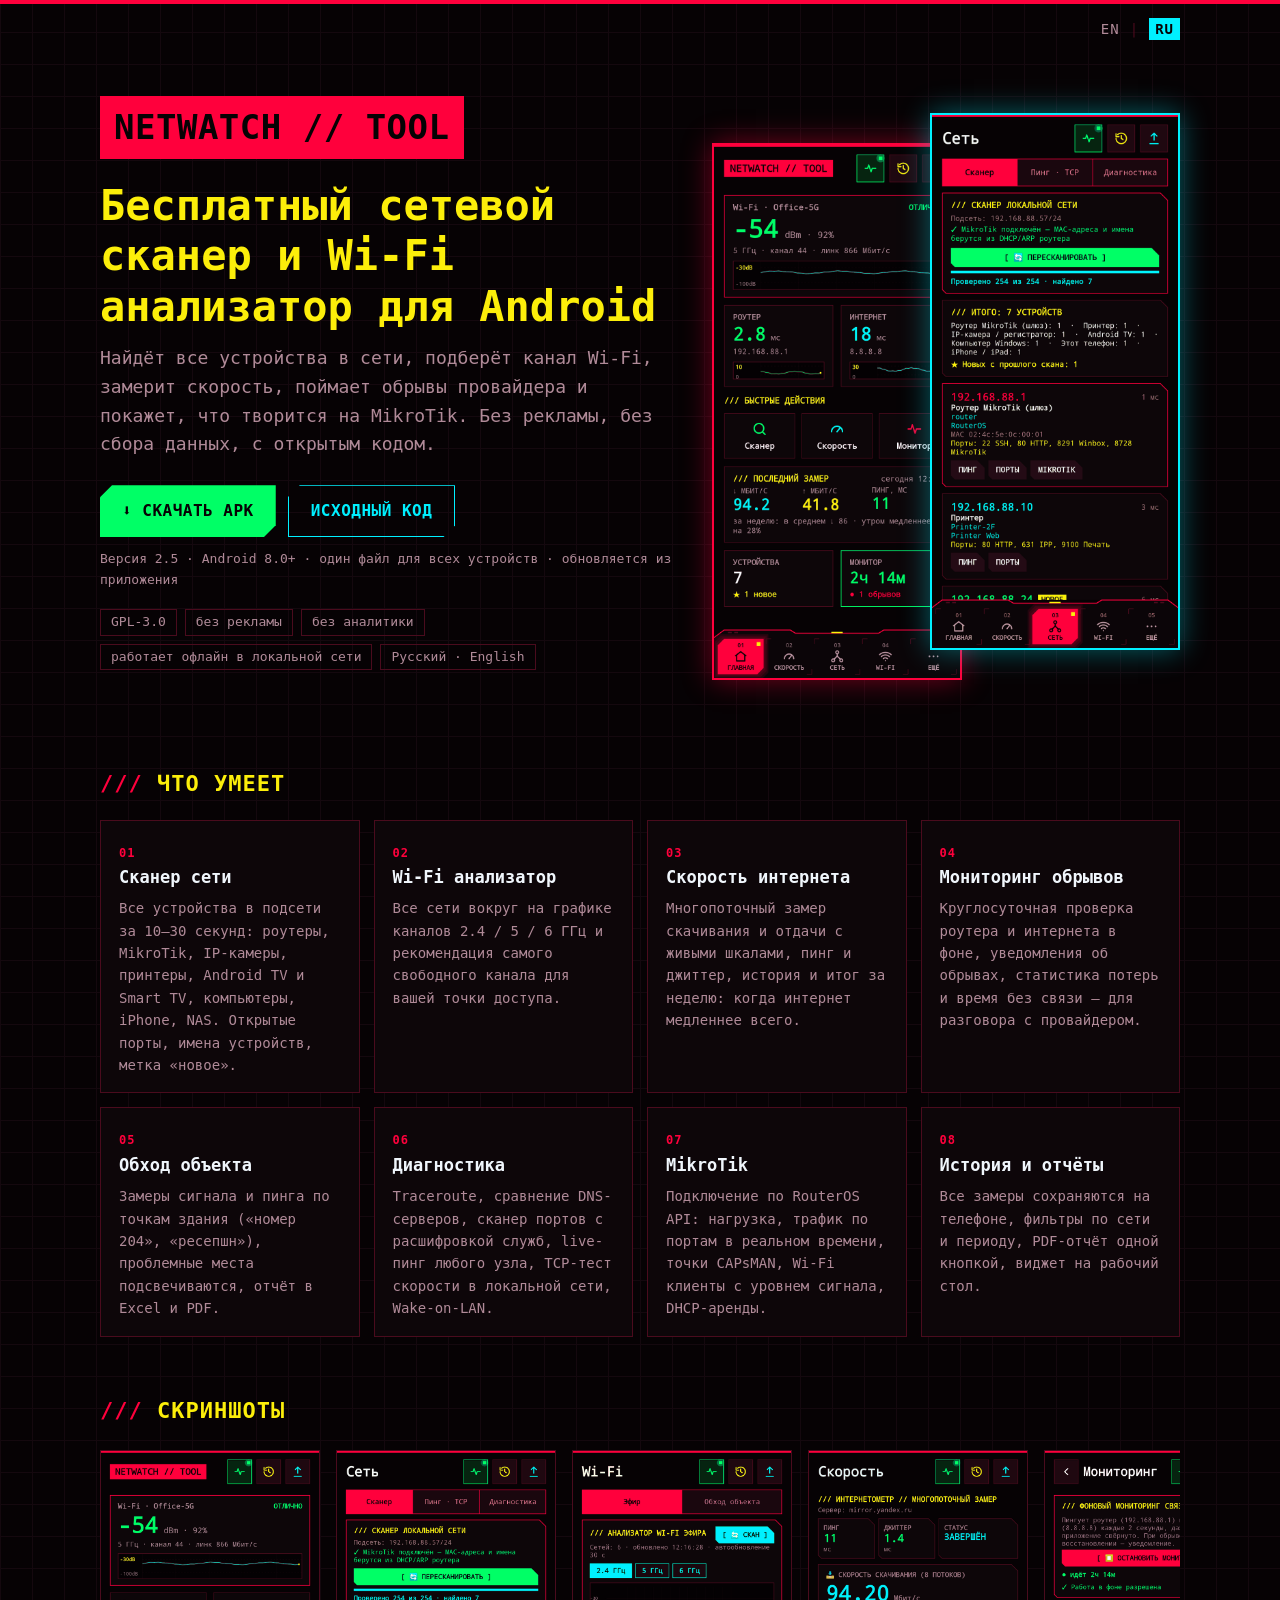
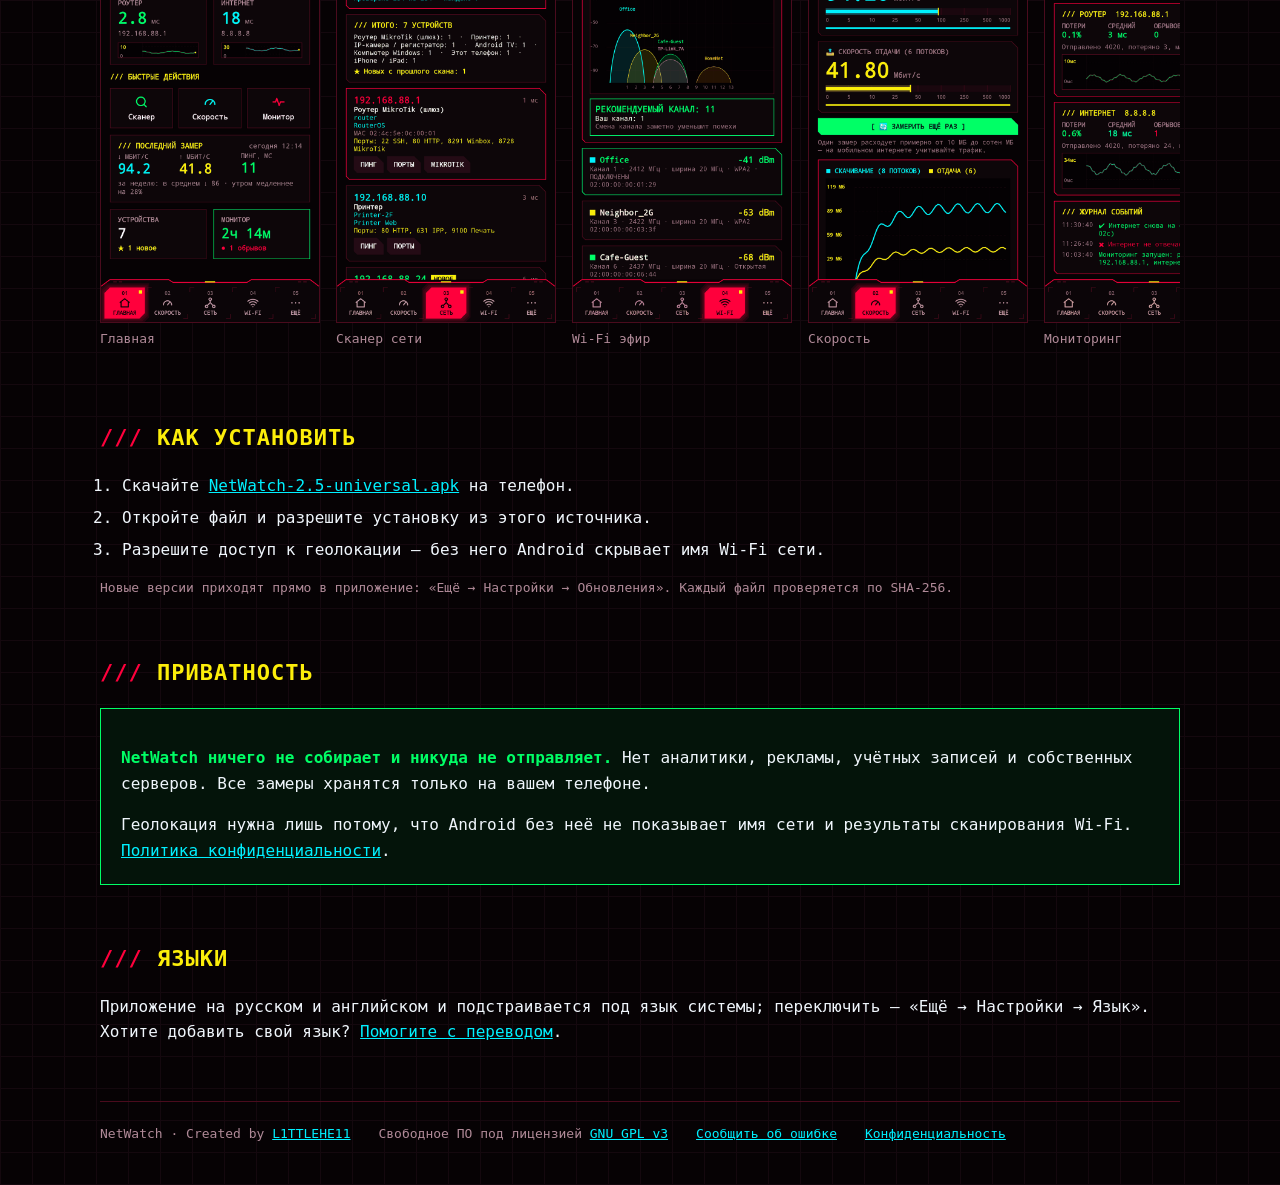
==== docs/ru/index.html @ 452f0c18 "2.5: English interface, bilingual README and website - UI strings moved to resources: English (defau" ====
<!doctype html>
<html lang="ru">
<head>
<meta charset="utf-8">
<meta name="viewport" content="width=device-width, initial-scale=1">
<title>NetWatch — бесплатный сетевой сканер и Wi-Fi анализатор для Android</title>
<meta name="description" content="NetWatch — бесплатное приложение для диагностики сети на Android: сканер устройств в сети, анализатор Wi-Fi каналов, пинг, замер скорости интернета, мониторинг обрывов, traceroute, сканер портов и MikroTik. Без рекламы и сбора данных, открытый код.">
<link rel="canonical" href="https://l1ttlehe11.github.io/NetWatch/ru/">
<link rel="alternate" hreflang="en" href="https://l1ttlehe11.github.io/NetWatch/">
<link rel="alternate" hreflang="ru" href="https://l1ttlehe11.github.io/NetWatch/ru/">
<link rel="alternate" hreflang="x-default" href="https://l1ttlehe11.github.io/NetWatch/">
<link rel="icon" type="image/png" href="../favicon.png">
<link rel="apple-touch-icon" href="../icon.png">
<meta name="theme-color" content="#060204">
<meta name="keywords" content="сетевой сканер, сканер сети android, анализатор wi-fi, wifi analyzer, сканер ip, пинг, traceroute, трассировка, сканер портов, скорость интернета, мониторинг сети, mikrotik, микротик, routeros, capsman, wake on lan">
<meta property="og:type" content="website">
<meta property="og:title" content="NetWatch — сетевой сканер и Wi-Fi анализатор для Android">
<meta property="og:description" content="Сканер сети, Wi-Fi эфир, пинг, скорость, мониторинг обрывов и MikroTik в одном бесплатном приложении. Без рекламы, открытый код.">
<meta property="og:image" content="https://l1ttlehe11.github.io/NetWatch/og-ru.png">
<meta property="og:url" content="https://l1ttlehe11.github.io/NetWatch/ru/">
<meta property="og:locale" content="ru_RU">
<meta property="og:locale:alternate" content="en_US">
<meta name="twitter:card" content="summary_large_image">
<script type="application/ld+json">
{
  "@context": "https://schema.org",
  "@type": "SoftwareApplication",
  "name": "NetWatch: Network Scanner",
  "alternateName": "NetWatch",
  "operatingSystem": "Android 8.0+",
  "applicationCategory": "UtilitiesApplication",
  "softwareVersion": "2.5",
  "inLanguage": [
    "en",
    "ru"
  ],
  "license": "https://www.gnu.org/licenses/gpl-3.0.html",
  "isAccessibleForFree": true,
  "offers": {
    "@type": "Offer",
    "price": "0",
    "priceCurrency": "RUB"
  },
  "downloadUrl": "https://github.com/L1TTLEHE11/NetWatch/raw/main/apk/NetWatch-2.5-universal.apk",
  "codeRepository": "https://github.com/L1TTLEHE11/NetWatch",
  "image": "https://l1ttlehe11.github.io/NetWatch/icon.png",
  "screenshot": "https://l1ttlehe11.github.io/NetWatch/screenshots/ru/3_scan.png",
  "author": {
    "@type": "Person",
    "name": "L1TTLEHE11",
    "url": "https://github.com/L1TTLEHE11"
  },
  "description": "Бесплатный сетевой сканер и Wi-Fi анализатор для Android: устройства в сети, каналы Wi-Fi, пинг, скорость интернета, мониторинг обрывов, traceroute, порты, MikroTik."
}
</script>
<link rel="stylesheet" href="../site.css">
</head>
<body>
<div class="top"></div>
<div class="wrap">
<nav class="lang" aria-label="Language"><a href="../" hreflang="en" lang="en" data-lang="en">EN</a><span>|</span><b aria-current="true">RU</b></nav>

<header class="hero">
  <div>
    <span class="logo">NETWATCH // TOOL</span>
    <h1>Бесплатный сетевой сканер и&nbsp;Wi-Fi анализатор для&nbsp;Android</h1>
    <p class="lead">Найдёт все устройства в сети, подберёт канал Wi-Fi, замерит скорость, поймает обрывы провайдера и покажет, что творится на MikroTik. Без рекламы, без сбора данных, с открытым кодом.</p>
    <div class="cta">
      <a class="btn main" href="https://github.com/L1TTLEHE11/NetWatch/raw/main/apk/NetWatch-2.5-universal.apk">⬇ СКАЧАТЬ APK</a>
      <a class="btn alt" href="https://github.com/L1TTLEHE11/NetWatch">ИСХОДНЫЙ КОД</a>
    </div>
    <div class="meta">Версия 2.5 · Android 8.0+ · один файл для всех устройств · обновляется из приложения</div>
    <div class="tags"><span class="tag">GPL-3.0</span><span class="tag">без рекламы</span><span class="tag">без аналитики</span><span class="tag">работает офлайн в локальной сети</span><span class="tag">Русский · English</span></div>
  </div>
  <div class="phones" aria-hidden="true">
    <img src="../screenshots/ru/1_home.png" alt="">
    <img src="../screenshots/ru/3_scan.png" alt="">
  </div>
</header>

<section>
  <h2>ЧТО УМЕЕТ</h2>
  <div class="grid">
    <div class="card"><span class="n">01</span><b>Сканер сети</b><p>Все устройства в подсети за 10–30 секунд: роутеры, MikroTik, IP-камеры, принтеры, Android TV и Smart TV, компьютеры, iPhone, NAS. Открытые порты, имена устройств, метка «новое».</p></div>
    <div class="card"><span class="n">02</span><b>Wi-Fi анализатор</b><p>Все сети вокруг на графике каналов 2.4 / 5 / 6 ГГц и рекомендация самого свободного канала для вашей точки доступа.</p></div>
    <div class="card"><span class="n">03</span><b>Скорость интернета</b><p>Многопоточный замер скачивания и отдачи с живыми шкалами, пинг и джиттер, история и итог за неделю: когда интернет медленнее всего.</p></div>
    <div class="card"><span class="n">04</span><b>Мониторинг обрывов</b><p>Круглосуточная проверка роутера и интернета в фоне, уведомления об обрывах, статистика потерь и время без связи — для разговора с провайдером.</p></div>
    <div class="card"><span class="n">05</span><b>Обход объекта</b><p>Замеры сигнала и пинга по точкам здания («номер 204», «ресепшн»), проблемные места подсвечиваются, отчёт в Excel и PDF.</p></div>
    <div class="card"><span class="n">06</span><b>Диагностика</b><p>Traceroute, сравнение DNS-серверов, сканер портов с расшифровкой служб, live-пинг любого узла, TCP-тест скорости в локальной сети, Wake-on-LAN.</p></div>
    <div class="card"><span class="n">07</span><b>MikroTik</b><p>Подключение по RouterOS API: нагрузка, трафик по портам в реальном времени, точки CAPsMAN, Wi-Fi клиенты с уровнем сигнала, DHCP-аренды.</p></div>
    <div class="card"><span class="n">08</span><b>История и отчёты</b><p>Все замеры сохраняются на телефоне, фильтры по сети и периоду, PDF-отчёт одной кнопкой, виджет на рабочий стол.</p></div>
  </div>
</section>

<section>
  <h2>СКРИНШОТЫ</h2>
  <div class="gallery">
    <figure><img src="../screenshots/ru/1_home.png" alt="Главная: сигнал Wi-Fi, пинги, последний замер скорости" loading="lazy"><figcaption>Главная</figcaption></figure>
    <figure><img src="../screenshots/ru/3_scan.png" alt="Сканер сети: список устройств с типами и портами" loading="lazy"><figcaption>Сканер сети</figcaption></figure>
    <figure><img src="../screenshots/ru/4_wifi.png" alt="Wi-Fi анализатор: график каналов и рекомендованный канал" loading="lazy"><figcaption>Wi-Fi эфир</figcaption></figure>
    <figure><img src="../screenshots/ru/2_speed.png" alt="Замер скорости интернета" loading="lazy"><figcaption>Скорость</figcaption></figure>
    <figure><img src="../screenshots/ru/5_monitor.png" alt="Мониторинг обрывов связи" loading="lazy"><figcaption>Мониторинг</figcaption></figure>
    <figure><img src="../screenshots/ru/6_mikrotik.png" alt="MikroTik: интерфейсы, CAPsMAN, клиенты Wi-Fi" loading="lazy"><figcaption>MikroTik</figcaption></figure>
    <figure><img src="../screenshots/ru/7_history.png" alt="История замеров со сводкой скорости" loading="lazy"><figcaption>История</figcaption></figure>
    <figure><img src="../screenshots/ru/8_more.png" alt="Раздел «Ещё»" loading="lazy"><figcaption>Ещё</figcaption></figure>
  </div>
</section>

<section>
  <h2>КАК УСТАНОВИТЬ</h2>
  <ol class="steps">
    <li>Скачайте <a href="https://github.com/L1TTLEHE11/NetWatch/raw/main/apk/NetWatch-2.5-universal.apk">NetWatch-2.5-universal.apk</a> на телефон.</li>
    <li>Откройте файл и разрешите установку из этого источника.</li>
    <li>Разрешите доступ к геолокации — без него Android скрывает имя Wi-Fi сети.</li>
  </ol>
  <p class="meta">Новые версии приходят прямо в приложение: «Ещё → Настройки → Обновления». Каждый файл проверяется по SHA-256.</p>
</section>

<section>
  <h2>ПРИВАТНОСТЬ</h2>
  <div class="privacy">
    <p><b>NetWatch ничего не собирает и никуда не отправляет.</b> Нет аналитики, рекламы, учётных записей и собственных серверов. Все замеры хранятся только на вашем телефоне.</p>
    <p style="margin-bottom:0">Геолокация нужна лишь потому, что Android без неё не показывает имя сети и результаты сканирования Wi-Fi. <a href="privacy.html">Политика конфиденциальности</a>.</p>
  </div>
</section>

<section>
  <h2>ЯЗЫКИ</h2>
  <p>Приложение на русском и английском и подстраивается под язык системы; переключить — «Ещё → Настройки → Язык». Хотите добавить свой язык? <a href="https://github.com/L1TTLEHE11/NetWatch/blob/main/CONTRIBUTING.md#translating">Помогите с переводом</a>.</p>
</section>

<footer>
  <span>NetWatch · Created by <a href="https://github.com/L1TTLEHE11">L1TTLEHE11</a></span>
  <span>Свободное ПО под лицензией <a href="https://github.com/L1TTLEHE11/NetWatch/blob/main/LICENSE">GNU GPL v3</a></span>
  <span><a href="https://github.com/L1TTLEHE11/NetWatch/issues">Сообщить об ошибке</a></span>
  <span><a href="privacy.html">Конфиденциальность</a></span>
</footer>

</div>
<script>
document.addEventListener('click',function(e){var a=e.target.closest('a[data-lang]');if(a){try{localStorage.setItem('nw_lang',a.dataset.lang)}catch(_){}}});
</script>
</body>
</html>
---- docs/site.css ----
:root{--bg:#060204;--card:#0d0609;--line:#4a0b1d;--red:#ff003c;--yel:#fcee0a;--cyan:#00f0ff;--green:#00ff66;--text:#f0f6fc;--mut:#b08a98}
*{box-sizing:border-box}
html{scroll-behavior:smooth}
body{margin:0;background:var(--bg);color:var(--text);font:16px/1.6 ui-monospace,"JetBrains Mono","Cascadia Mono","Segoe UI Mono","DejaVu Sans Mono",Menlo,Consolas,monospace;
  background-image:linear-gradient(#14080e 1px,transparent 1px),linear-gradient(90deg,#14080e 1px,transparent 1px);background-size:32px 32px}
a{color:var(--cyan)}a:hover{color:var(--yel)}
.top{height:4px;background:var(--red)}
.wrap{max-width:1120px;margin:0 auto;padding:0 20px}
header.hero{display:grid;grid-template-columns:1.1fr .9fr;gap:40px;align-items:center;padding:56px 0 40px}
.logo{display:inline-block;background:var(--red);color:var(--bg);font-weight:800;font-size:clamp(22px,4vw,34px);padding:4px 14px;letter-spacing:.5px}
h1{font-size:clamp(26px,4.2vw,42px);line-height:1.2;margin:22px 0 12px;color:var(--yel)}
.lead{color:var(--mut);font-size:18px;margin:0 0 26px}
.cta{display:flex;flex-wrap:wrap;gap:12px;align-items:center}
.btn{display:inline-flex;align-items:center;gap:10px;min-height:52px;padding:0 22px;font:inherit;font-weight:800;letter-spacing:.5px;text-decoration:none;
  clip-path:polygon(12px 0,100% 0,100% calc(100% - 12px),calc(100% - 12px) 100%,0 100%,0 12px)}
.btn.main{background:var(--green);color:var(--bg)}
.btn.main:hover{background:var(--yel);color:var(--bg)}
.btn.alt{border:1px solid var(--cyan);color:var(--cyan)}
.meta{color:var(--mut);font-size:13px;margin-top:12px}
.tags{display:flex;flex-wrap:wrap;gap:8px;margin-top:18px}
.tag{border:1px solid var(--line);padding:2px 10px;font-size:13px;color:var(--mut)}
.phones{position:relative;height:540px}
.phones img{position:absolute;width:250px;border:2px solid var(--red);box-shadow:0 0 28px rgba(255,0,60,.45)}
.phones img:nth-child(1){left:0;top:30px}
.phones img:nth-child(2){right:0;top:0;border-color:var(--cyan);box-shadow:0 0 28px rgba(0,240,255,.4)}
h2{font-size:22px;color:var(--yel);margin:56px 0 18px;letter-spacing:1px}
h2::before{content:"/// ";color:var(--red)}
.grid{display:grid;grid-template-columns:repeat(auto-fill,minmax(250px,1fr));gap:14px}
.card{background:var(--card);border:1px solid var(--line);padding:18px 18px 16px}
.card b{display:block;color:var(--text);font-size:17px;margin-bottom:6px}
.card .n{color:var(--red);font-size:12px;font-weight:800;letter-spacing:1px}
.card p{margin:0;color:var(--mut);font-size:14px}
.gallery{display:flex;gap:16px;overflow-x:auto;padding:4px 2px 14px;scroll-snap-type:x mandatory}
.gallery figure{margin:0;flex:0 0 220px;scroll-snap-align:start}
.gallery img{width:100%;display:block;border:1px solid var(--line)}
.gallery figcaption{color:var(--mut);font-size:13px;padding-top:6px}
.privacy{border:1px solid var(--green);background:#04140a;padding:20px}
.privacy b{color:var(--green)}
ol.steps{padding-left:22px}ol.steps li{margin:6px 0}
.en{border-top:1px solid var(--line);margin-top:56px;padding-top:8px}
footer{border-top:1px solid var(--line);margin-top:56px;padding:22px 0 40px;color:var(--mut);font-size:13px;display:flex;flex-wrap:wrap;gap:12px 28px}
@media (max-width:860px){
  header.hero{grid-template-columns:1fr;padding-top:36px}
  .phones{height:400px;max-width:420px}
  .phones img{width:190px}
}
@media (max-width:420px){.phones img{width:160px}.phones{height:340px}}
.lang{display:flex;justify-content:flex-end;gap:10px;padding:14px 0 0;font-size:14px;letter-spacing:1px}
.lang a{text-decoration:none;color:var(--mut)}.lang a:hover{color:var(--yel)}
.lang b{color:var(--bg);background:var(--cyan);padding:0 6px}
.lang span{color:var(--line)}
/* privacy pages */
body.doc{background-image:none;line-height:1.65}
body.doc main{max-width:780px;margin:0 auto;padding:0 20px 60px}
body.doc h1{color:var(--yel);font-size:26px;line-height:1.25;margin:18px 0 12px}
body.doc h2{font-size:18px;margin:32px 0 10px}
body.doc h2::before{content:none}
body.doc p,body.doc li{color:#e6dbe0}
.mut{color:var(--mut);font-size:14px}
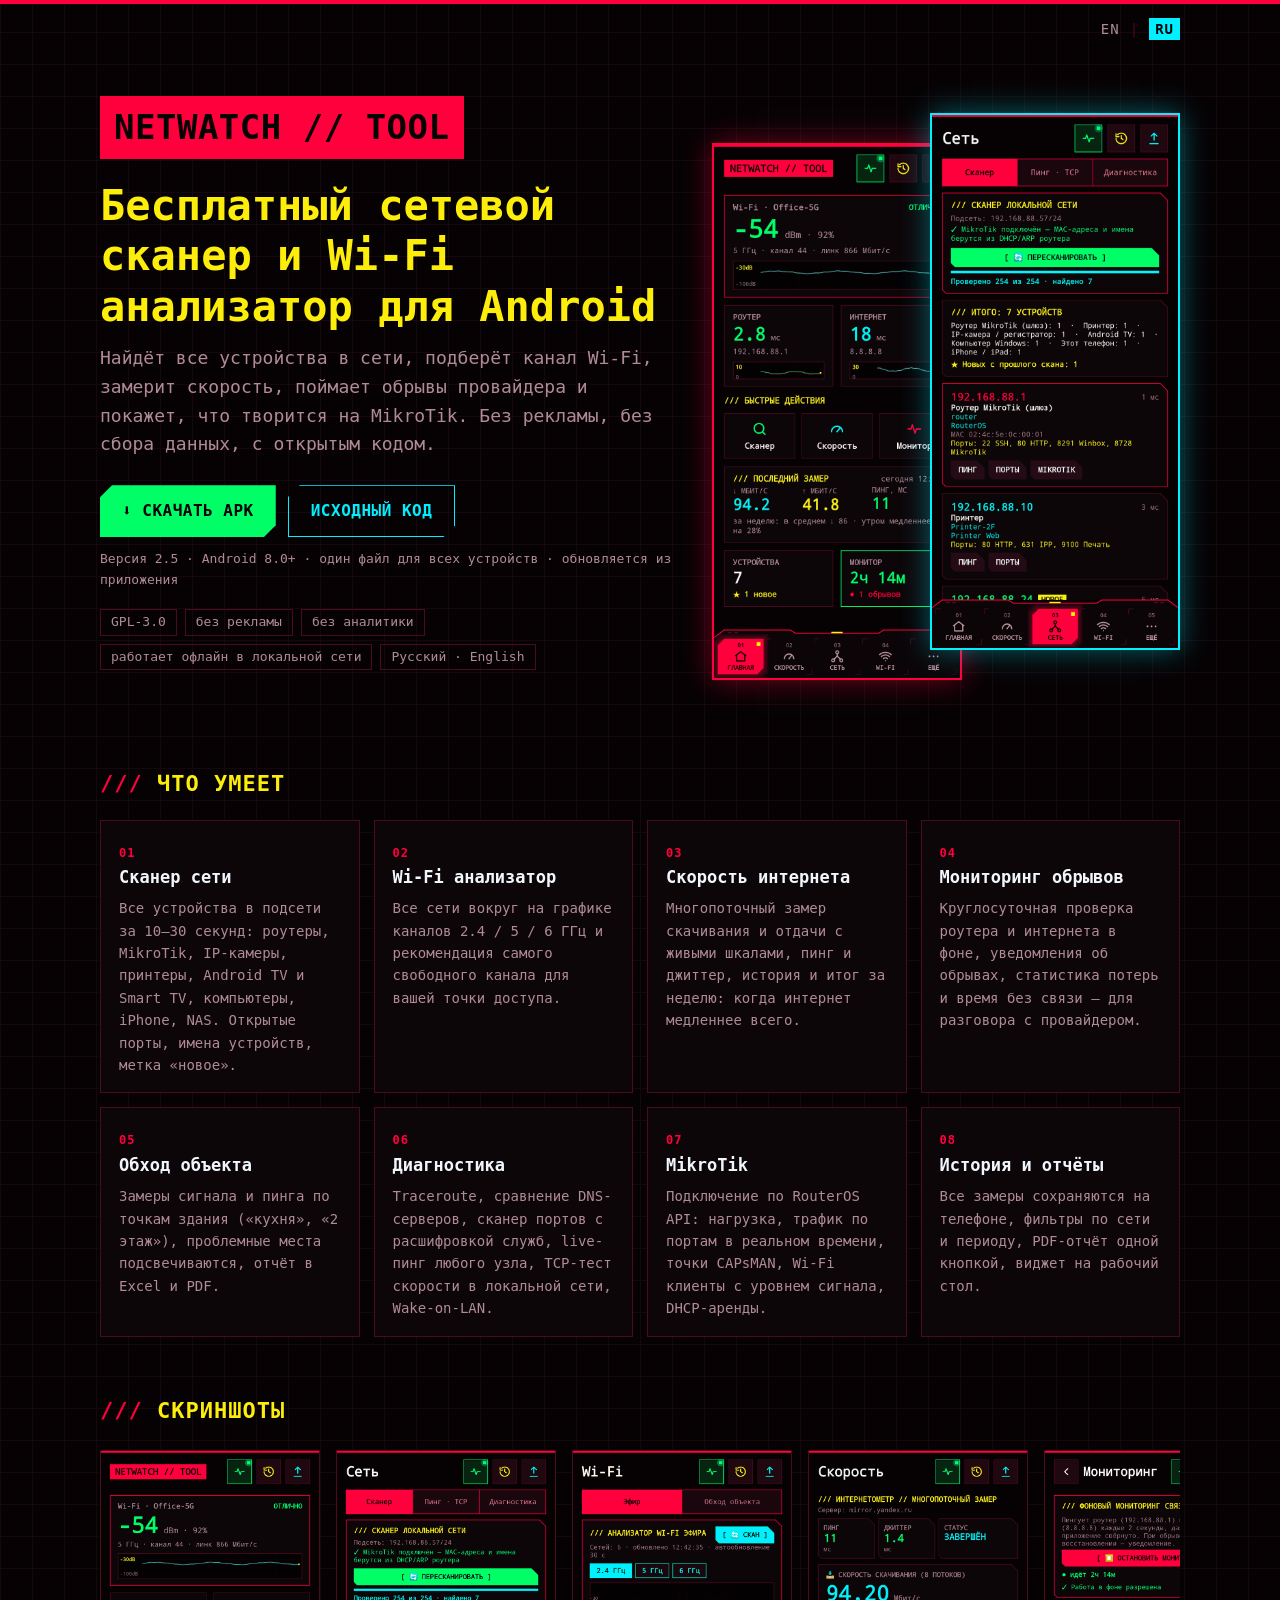
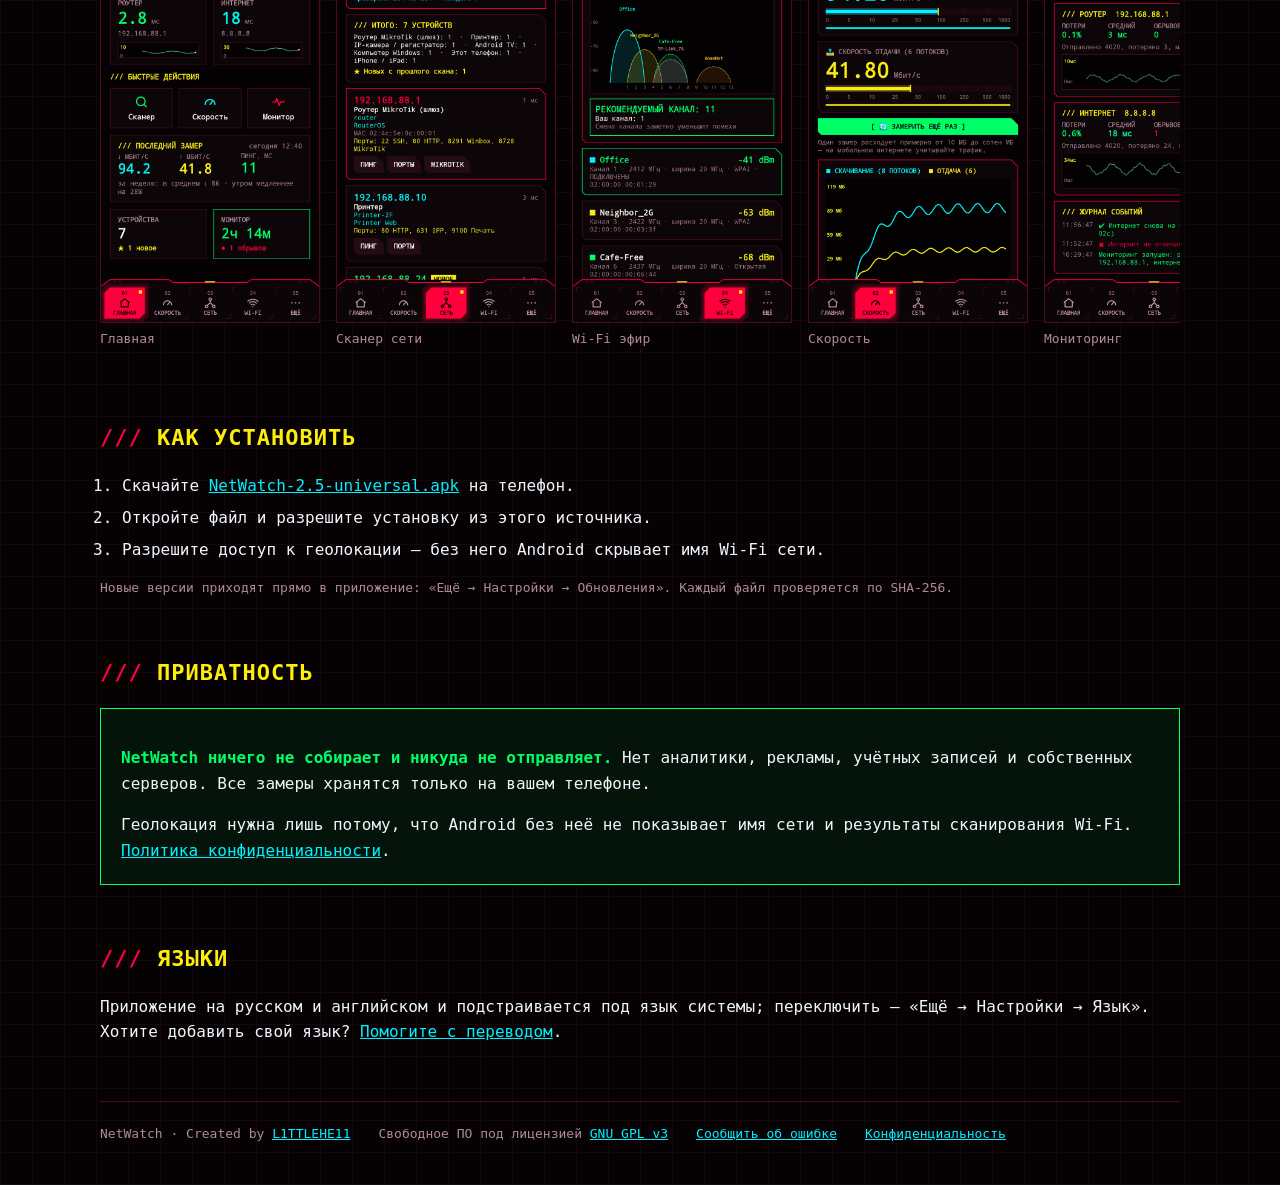
==== commit 7b6e814e: "Neutral sample data in tests, screenshots and descriptions" ====
--- a/docs/ru/index.html
+++ b/docs/ru/index.html
@@ -85,7 +85,7 @@
     <div class="card"><span class="n">02</span><b>Wi-Fi анализатор</b><p>Все сети вокруг на графике каналов 2.4 / 5 / 6 ГГц и рекомендация самого свободного канала для вашей точки доступа.</p></div>
     <div class="card"><span class="n">03</span><b>Скорость интернета</b><p>Многопоточный замер скачивания и отдачи с живыми шкалами, пинг и джиттер, история и итог за неделю: когда интернет медленнее всего.</p></div>
     <div class="card"><span class="n">04</span><b>Мониторинг обрывов</b><p>Круглосуточная проверка роутера и интернета в фоне, уведомления об обрывах, статистика потерь и время без связи — для разговора с провайдером.</p></div>
-    <div class="card"><span class="n">05</span><b>Обход объекта</b><p>Замеры сигнала и пинга по точкам здания («номер 204», «ресепшн»), проблемные места подсвечиваются, отчёт в Excel и PDF.</p></div>
+    <div class="card"><span class="n">05</span><b>Обход объекта</b><p>Замеры сигнала и пинга по точкам здания («кухня», «2 этаж»), проблемные места подсвечиваются, отчёт в Excel и PDF.</p></div>
     <div class="card"><span class="n">06</span><b>Диагностика</b><p>Traceroute, сравнение DNS-серверов, сканер портов с расшифровкой служб, live-пинг любого узла, TCP-тест скорости в локальной сети, Wake-on-LAN.</p></div>
     <div class="card"><span class="n">07</span><b>MikroTik</b><p>Подключение по RouterOS API: нагрузка, трафик по портам в реальном времени, точки CAPsMAN, Wi-Fi клиенты с уровнем сигнала, DHCP-аренды.</p></div>
     <div class="card"><span class="n">08</span><b>История и отчёты</b><p>Все замеры сохраняются на телефоне, фильтры по сети и периоду, PDF-отчёт одной кнопкой, виджет на рабочий стол.</p></div>
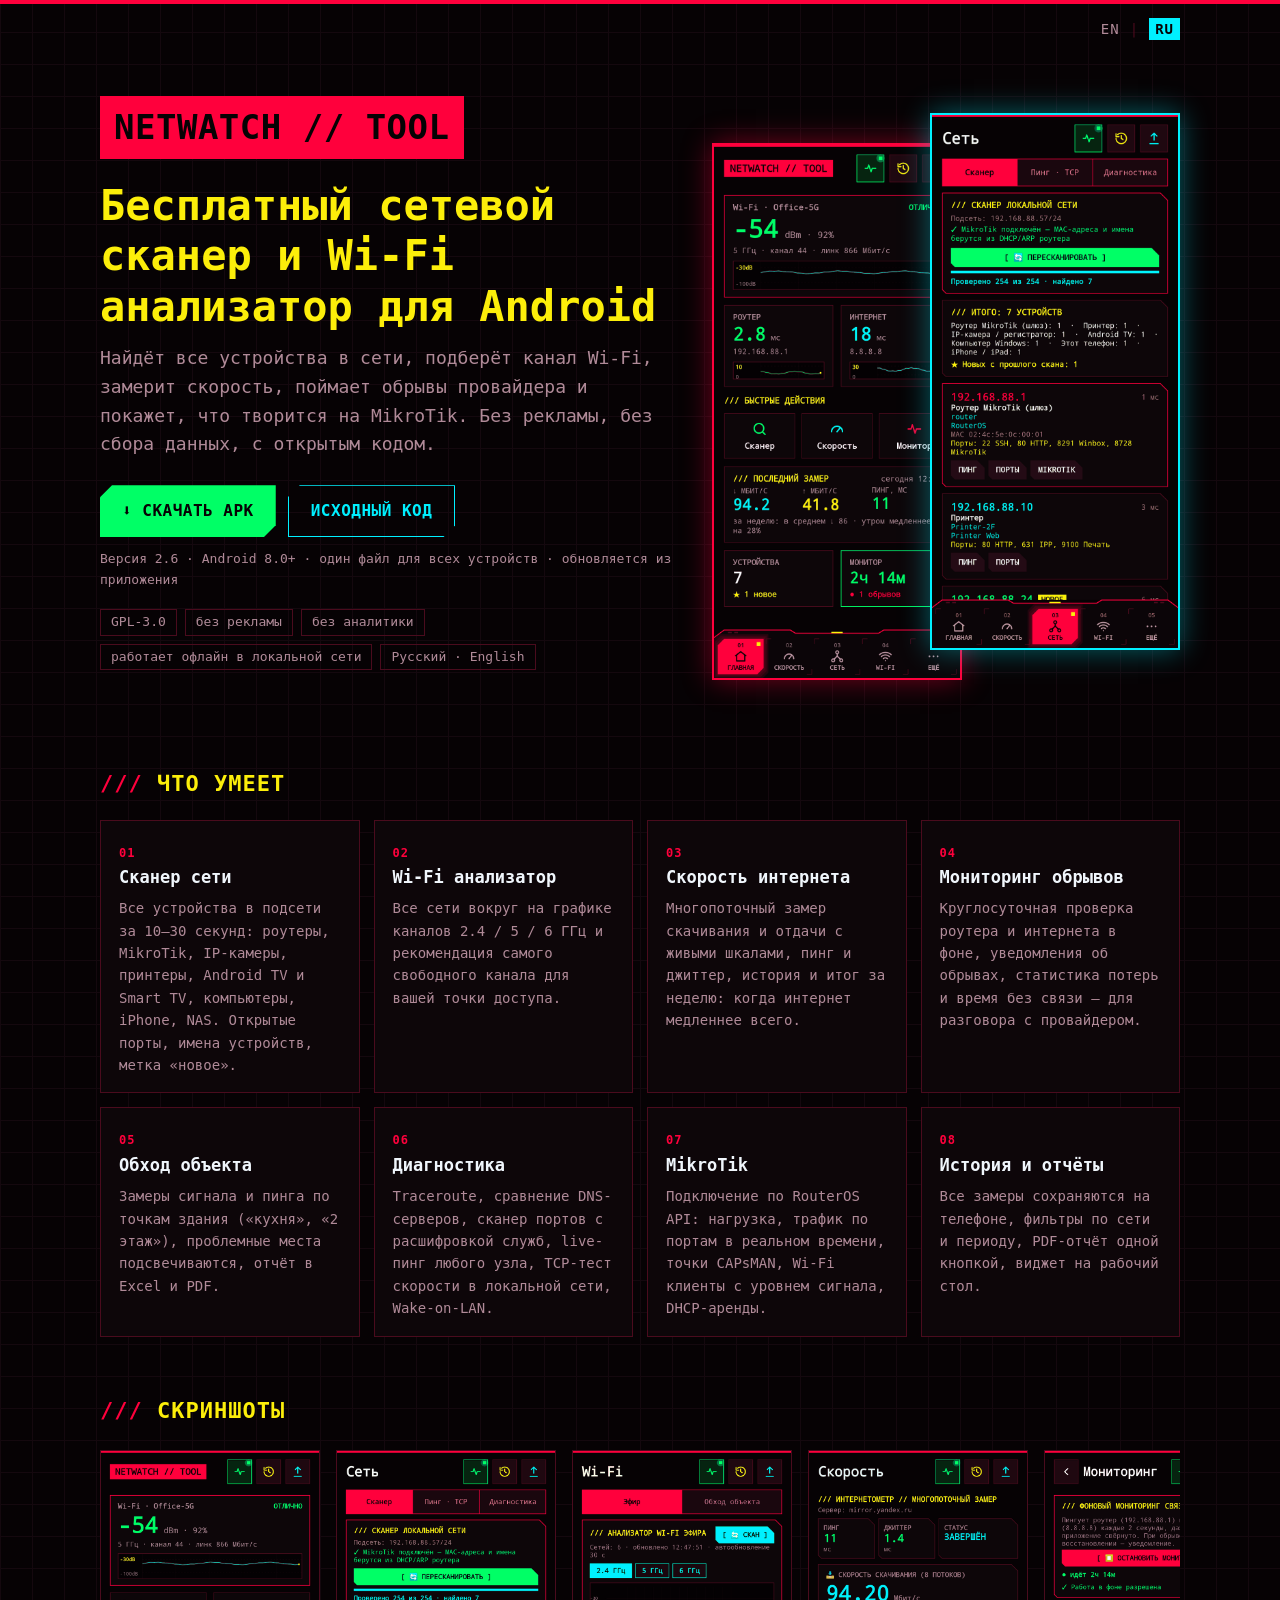
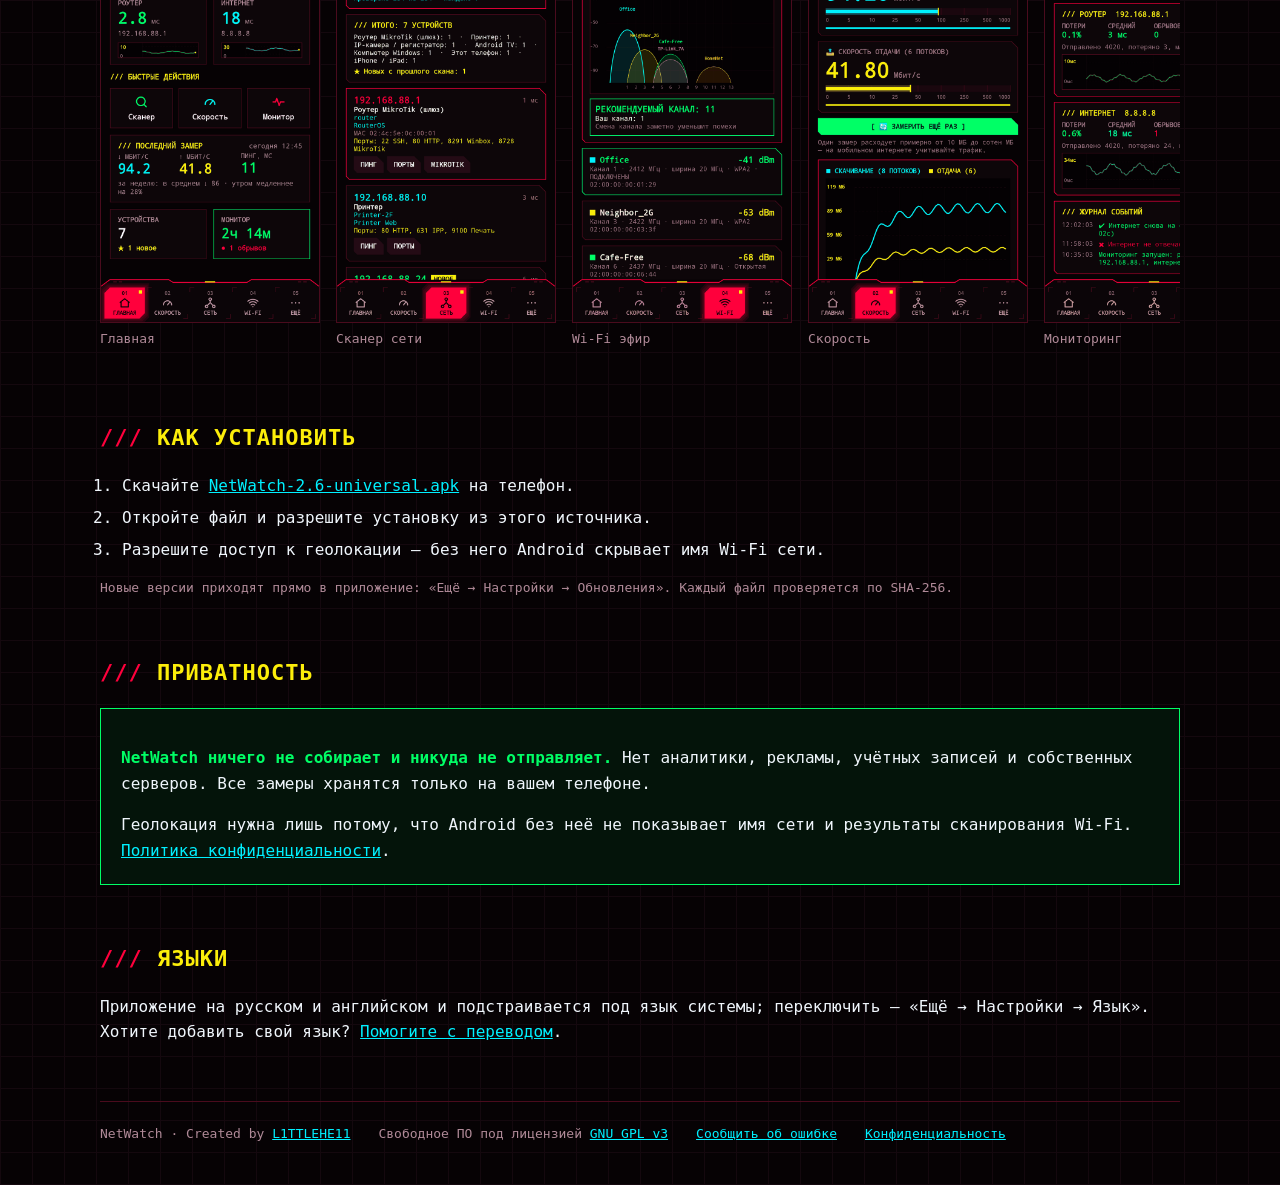
==== commit 33e025ff: "2.6: app ID com.l1ttlehe11.netwatch" ====
--- a/docs/ru/index.html
+++ b/docs/ru/index.html
@@ -29,7 +29,7 @@
   "alternateName": "NetWatch",
   "operatingSystem": "Android 8.0+",
   "applicationCategory": "UtilitiesApplication",
-  "softwareVersion": "2.5",
+  "softwareVersion": "2.6",
   "inLanguage": [
     "en",
     "ru"
@@ -41,7 +41,7 @@
     "price": "0",
     "priceCurrency": "RUB"
   },
-  "downloadUrl": "https://github.com/L1TTLEHE11/NetWatch/raw/main/apk/NetWatch-2.5-universal.apk",
+  "downloadUrl": "https://github.com/L1TTLEHE11/NetWatch/raw/main/apk/NetWatch-2.6-universal.apk",
   "codeRepository": "https://github.com/L1TTLEHE11/NetWatch",
   "image": "https://l1ttlehe11.github.io/NetWatch/icon.png",
   "screenshot": "https://l1ttlehe11.github.io/NetWatch/screenshots/ru/3_scan.png",
@@ -66,10 +66,10 @@
     <h1>Бесплатный сетевой сканер и&nbsp;Wi-Fi анализатор для&nbsp;Android</h1>
     <p class="lead">Найдёт все устройства в сети, подберёт канал Wi-Fi, замерит скорость, поймает обрывы провайдера и покажет, что творится на MikroTik. Без рекламы, без сбора данных, с открытым кодом.</p>
     <div class="cta">
-      <a class="btn main" href="https://github.com/L1TTLEHE11/NetWatch/raw/main/apk/NetWatch-2.5-universal.apk">⬇ СКАЧАТЬ APK</a>
+      <a class="btn main" href="https://github.com/L1TTLEHE11/NetWatch/raw/main/apk/NetWatch-2.6-universal.apk">⬇ СКАЧАТЬ APK</a>
       <a class="btn alt" href="https://github.com/L1TTLEHE11/NetWatch">ИСХОДНЫЙ КОД</a>
     </div>
-    <div class="meta">Версия 2.5 · Android 8.0+ · один файл для всех устройств · обновляется из приложения</div>
+    <div class="meta">Версия 2.6 · Android 8.0+ · один файл для всех устройств · обновляется из приложения</div>
     <div class="tags"><span class="tag">GPL-3.0</span><span class="tag">без рекламы</span><span class="tag">без аналитики</span><span class="tag">работает офлайн в локальной сети</span><span class="tag">Русский · English</span></div>
   </div>
   <div class="phones" aria-hidden="true">
@@ -109,7 +109,7 @@
 <section>
   <h2>КАК УСТАНОВИТЬ</h2>
   <ol class="steps">
-    <li>Скачайте <a href="https://github.com/L1TTLEHE11/NetWatch/raw/main/apk/NetWatch-2.5-universal.apk">NetWatch-2.5-universal.apk</a> на телефон.</li>
+    <li>Скачайте <a href="https://github.com/L1TTLEHE11/NetWatch/raw/main/apk/NetWatch-2.6-universal.apk">NetWatch-2.6-universal.apk</a> на телефон.</li>
     <li>Откройте файл и разрешите установку из этого источника.</li>
     <li>Разрешите доступ к геолокации — без него Android скрывает имя Wi-Fi сети.</li>
   </ol>
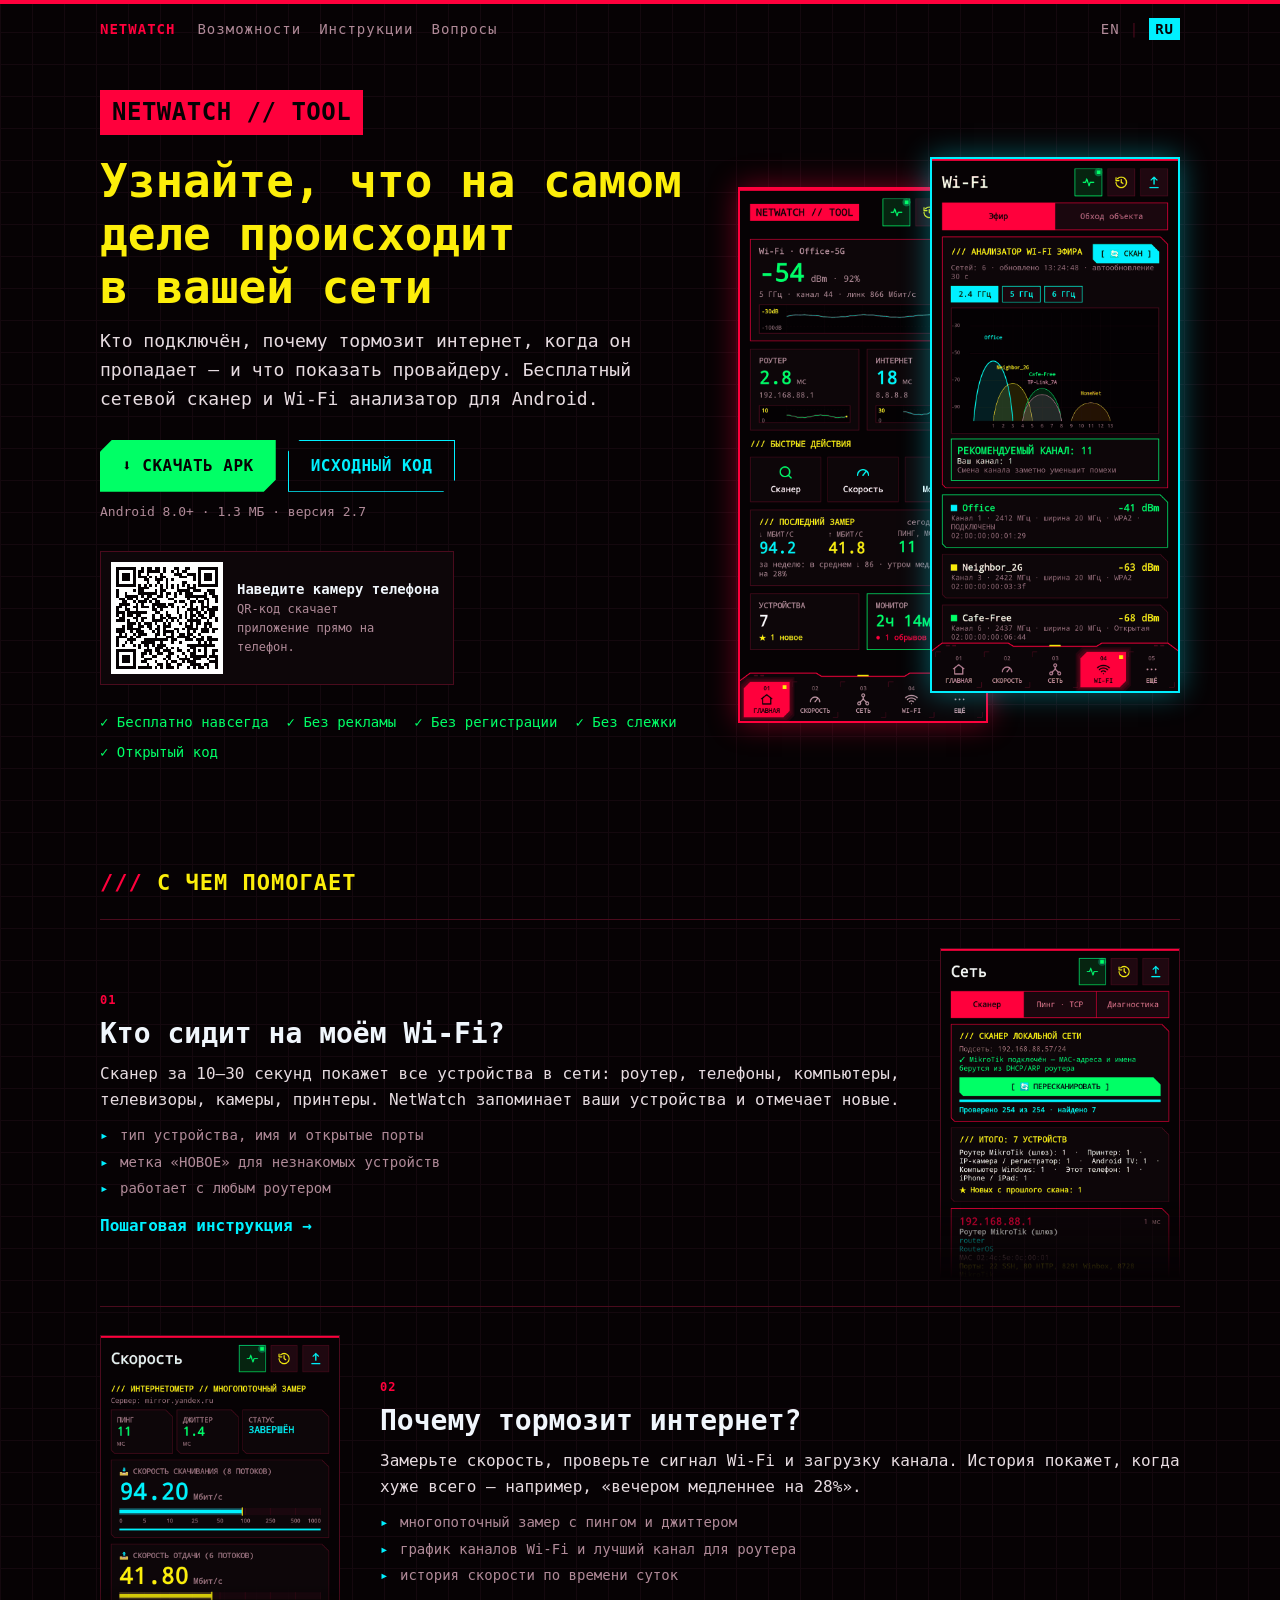
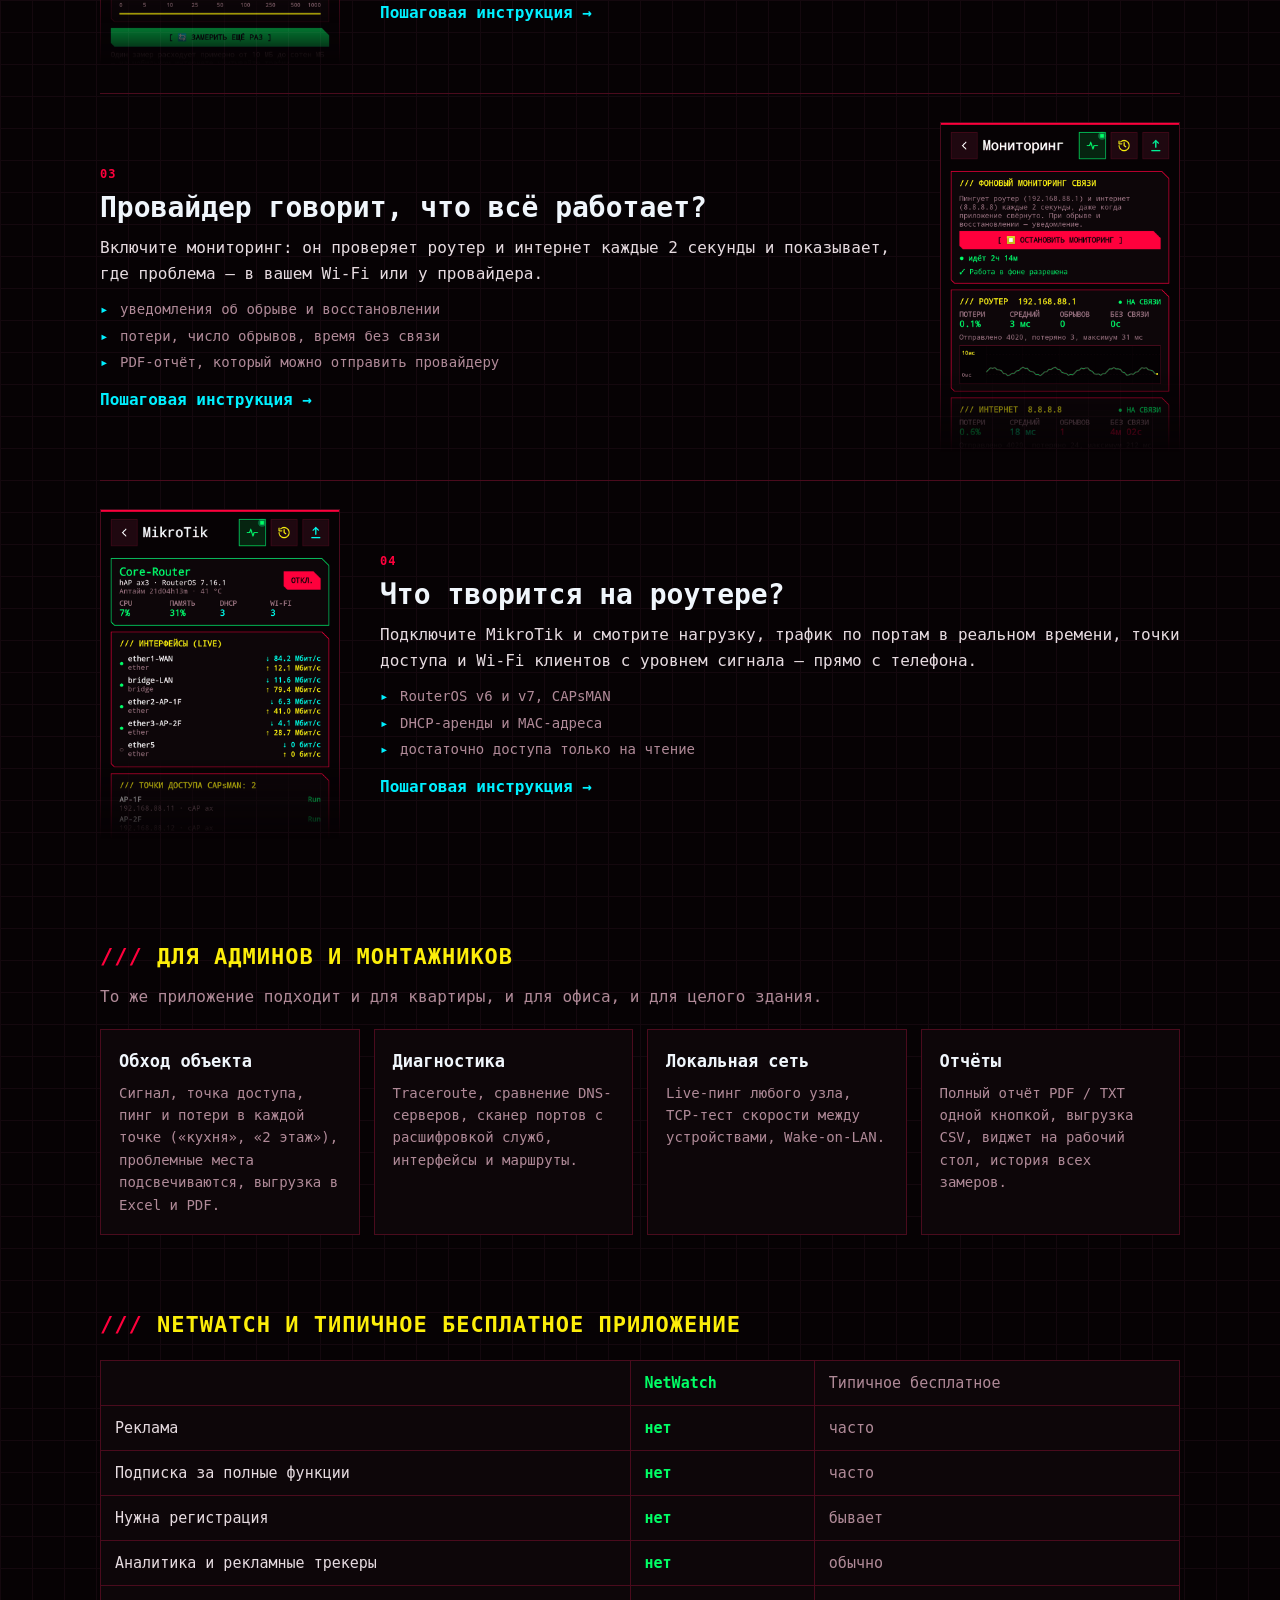
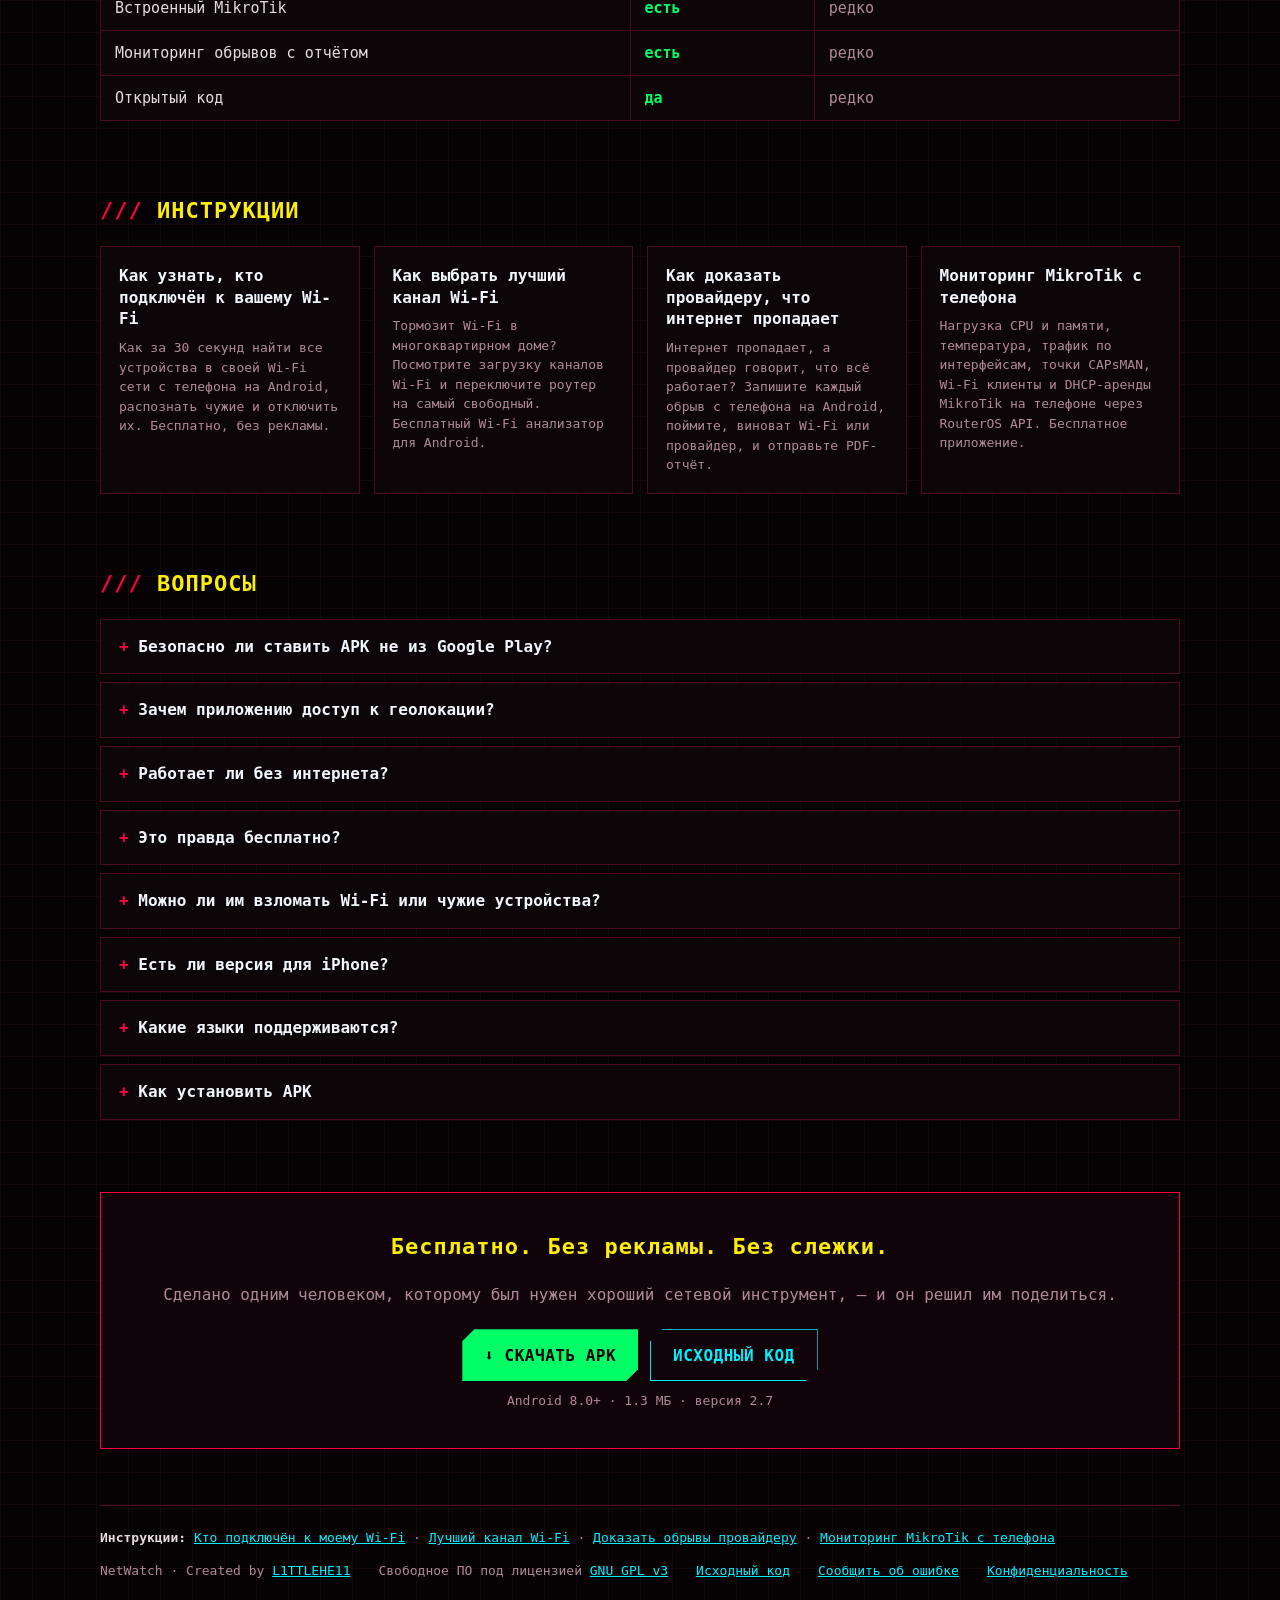
==== commit ad96b5d2: "2.7: F-Droid build flavor, new website with guides" ====
--- a/docs/ru/index.html
+++ b/docs/ru/index.html
@@ -4,7 +4,7 @@
 <meta charset="utf-8">
 <meta name="viewport" content="width=device-width, initial-scale=1">
 <title>NetWatch — бесплатный сетевой сканер и Wi-Fi анализатор для Android</title>
-<meta name="description" content="NetWatch — бесплатное приложение для диагностики сети на Android: сканер устройств в сети, анализатор Wi-Fi каналов, пинг, замер скорости интернета, мониторинг обрывов, traceroute, сканер портов и MikroTik. Без рекламы и сбора данных, открытый код.">
+<meta name="description" content="Узнайте, кто подключён к вашему Wi-Fi, почему тормозит интернет и когда он пропадает. Бесплатный сканер сети, анализатор каналов Wi-Fi, замер скорости, мониторинг обрывов и MikroTik для Android. Без рекламы и слежки, открытый код.">
 <link rel="canonical" href="https://l1ttlehe11.github.io/NetWatch/ru/">
 <link rel="alternate" hreflang="en" href="https://l1ttlehe11.github.io/NetWatch/">
 <link rel="alternate" hreflang="ru" href="https://l1ttlehe11.github.io/NetWatch/ru/">
@@ -12,45 +12,115 @@
 <link rel="icon" type="image/png" href="../favicon.png">
 <link rel="apple-touch-icon" href="../icon.png">
 <meta name="theme-color" content="#060204">
-<meta name="keywords" content="сетевой сканер, сканер сети android, анализатор wi-fi, wifi analyzer, сканер ip, пинг, traceroute, трассировка, сканер портов, скорость интернета, мониторинг сети, mikrotik, микротик, routeros, capsman, wake on lan">
 <meta property="og:type" content="website">
-<meta property="og:title" content="NetWatch — сетевой сканер и Wi-Fi анализатор для Android">
-<meta property="og:description" content="Сканер сети, Wi-Fi эфир, пинг, скорость, мониторинг обрывов и MikroTik в одном бесплатном приложении. Без рекламы, открытый код.">
+<meta property="og:title" content="NetWatch — узнайте, что на самом деле происходит в вашей сети">
+<meta property="og:description" content="Узнайте, кто подключён к вашему Wi-Fi, почему тормозит интернет и когда он пропадает. Бесплатный сканер сети, анализатор каналов Wi-Fi, замер скорости, мониторинг обрывов и MikroTik для Android. Без рекламы и слежки, открытый код.">
 <meta property="og:image" content="https://l1ttlehe11.github.io/NetWatch/og-ru.png">
 <meta property="og:url" content="https://l1ttlehe11.github.io/NetWatch/ru/">
 <meta property="og:locale" content="ru_RU">
 <meta property="og:locale:alternate" content="en_US">
 <meta name="twitter:card" content="summary_large_image">
+<meta name="keywords" content="сетевой сканер, кто подключен к моему wifi, анализатор wi-fi, выбрать канал wifi, сканер сети android, сканер ip, скорость интернета, пропадает интернет, мониторинг обрывов, пинг, traceroute, сканер портов, mikrotik, микротик, capsman">
 <script type="application/ld+json">
 {
-  "@context": "https://schema.org",
-  "@type": "SoftwareApplication",
-  "name": "NetWatch: Network Scanner",
-  "alternateName": "NetWatch",
-  "operatingSystem": "Android 8.0+",
-  "applicationCategory": "UtilitiesApplication",
-  "softwareVersion": "2.6",
-  "inLanguage": [
-    "en",
-    "ru"
-  ],
-  "license": "https://www.gnu.org/licenses/gpl-3.0.html",
-  "isAccessibleForFree": true,
-  "offers": {
-    "@type": "Offer",
-    "price": "0",
-    "priceCurrency": "RUB"
-  },
-  "downloadUrl": "https://github.com/L1TTLEHE11/NetWatch/raw/main/apk/NetWatch-2.6-universal.apk",
-  "codeRepository": "https://github.com/L1TTLEHE11/NetWatch",
-  "image": "https://l1ttlehe11.github.io/NetWatch/icon.png",
-  "screenshot": "https://l1ttlehe11.github.io/NetWatch/screenshots/ru/3_scan.png",
-  "author": {
-    "@type": "Person",
-    "name": "L1TTLEHE11",
-    "url": "https://github.com/L1TTLEHE11"
-  },
-  "description": "Бесплатный сетевой сканер и Wi-Fi анализатор для Android: устройства в сети, каналы Wi-Fi, пинг, скорость интернета, мониторинг обрывов, traceroute, порты, MikroTik."
+ "@context": "https://schema.org",
+ "@type": "SoftwareApplication",
+ "name": "NetWatch: Network Scanner",
+ "alternateName": "NetWatch",
+ "operatingSystem": "Android 8.0+",
+ "applicationCategory": "UtilitiesApplication",
+ "softwareVersion": "2.7",
+ "fileSize": "1.3 MB",
+ "inLanguage": [
+  "en",
+  "ru"
+ ],
+ "license": "https://www.gnu.org/licenses/gpl-3.0.html",
+ "isAccessibleForFree": true,
+ "offers": {
+  "@type": "Offer",
+  "price": "0",
+  "priceCurrency": "RUB"
+ },
+ "downloadUrl": "https://github.com/L1TTLEHE11/NetWatch/raw/main/apk/NetWatch-2.7-universal.apk",
+ "codeRepository": "https://github.com/L1TTLEHE11/NetWatch",
+ "image": "https://l1ttlehe11.github.io/NetWatch/icon.png",
+ "screenshot": [
+  "https://l1ttlehe11.github.io/NetWatch/screenshots/ru/1_home.png",
+  "https://l1ttlehe11.github.io/NetWatch/screenshots/ru/3_scan.png",
+  "https://l1ttlehe11.github.io/NetWatch/screenshots/ru/4_wifi.png",
+  "https://l1ttlehe11.github.io/NetWatch/screenshots/ru/2_speed.png"
+ ],
+ "author": {
+  "@type": "Person",
+  "name": "L1TTLEHE11",
+  "url": "https://github.com/L1TTLEHE11"
+ },
+ "description": "Узнайте, кто подключён к вашему Wi-Fi, почему тормозит интернет и когда он пропадает. Бесплатный сканер сети, анализатор каналов Wi-Fi, замер скорости, мониторинг обрывов и MikroTik для Android. Без рекламы и слежки, открытый код."
+}
+</script>
+<script type="application/ld+json">
+{
+ "@context": "https://schema.org",
+ "@type": "FAQPage",
+ "mainEntity": [
+  {
+   "@type": "Question",
+   "name": "Безопасно ли ставить APK не из Google Play?",
+   "acceptedAnswer": {
+    "@type": "Answer",
+    "text": "У NetWatch открытый код: любой может посмотреть, из чего собрано приложение. Каждая версия подписана одним и тем же ключом, а её контрольная сумма SHA-256 опубликована на GitHub. В приложении нет рекламы, трекеров и регистрации. Скоро появится версия в F-Droid — её собирает сам F-Droid из исходного кода."
+   }
+  },
+  {
+   "@type": "Question",
+   "name": "Зачем приложению доступ к геолокации?",
+   "acceptedAnswer": {
+    "@type": "Answer",
+    "text": "Без него Android не показывает приложениям имя Wi-Fi сети и результаты сканирования эфира. Координаты NetWatch не читает и не сохраняет."
+   }
+  },
+  {
+   "@type": "Question",
+   "name": "Работает ли без интернета?",
+   "acceptedAnswer": {
+    "@type": "Answer",
+    "text": "Да: сканер сети, Wi-Fi анализатор, пинг, порты, обход объекта и MikroTik работают внутри локальной сети. Интернет нужен только для замера скорости и проверки связи с внешним миром."
+   }
+  },
+  {
+   "@type": "Question",
+   "name": "Это правда бесплатно?",
+   "acceptedAnswer": {
+    "@type": "Answer",
+    "text": "Да. Платной версии, подписки и рекламы нет. NetWatch — свободное ПО под лицензией GNU GPL v3."
+   }
+  },
+  {
+   "@type": "Question",
+   "name": "Можно ли им взломать Wi-Fi или чужие устройства?",
+   "acceptedAnswer": {
+    "@type": "Answer",
+    "text": "Нет. NetWatch — инструмент диагностики: он показывает, что есть в вашей сети и как она работает. Используйте его только в своих сетях или с разрешения владельца."
+   }
+  },
+  {
+   "@type": "Question",
+   "name": "Есть ли версия для iPhone?",
+   "acceptedAnswer": {
+    "@type": "Answer",
+    "text": "Нет, NetWatch работает на Android 8.0 и новее, в том числе на планшетах и ТВ-приставках."
+   }
+  },
+  {
+   "@type": "Question",
+   "name": "Какие языки поддерживаются?",
+   "acceptedAnswer": {
+    "@type": "Answer",
+    "text": "Русский и английский; приложение подстраивается под язык системы. Можно помочь с переводом на другие языки."
+   }
+  }
+ ]
 }
 </script>
 <link rel="stylesheet" href="../site.css">
@@ -58,84 +128,144 @@
 <body>
 <div class="top"></div>
 <div class="wrap">
-<nav class="lang" aria-label="Language"><a href="../" hreflang="en" lang="en" data-lang="en">EN</a><span>|</span><b aria-current="true">RU</b></nav>
+<nav class="bar"><a class="mark" href="./">NETWATCH</a><span class="links"><a href="#scenarios">Возможности</a><a href="#guides">Инструкции</a><a href="#faq">Вопросы</a></span><span class="lang"><a href="../" hreflang="en" lang="en" data-lang="en">EN</a><span class="sep">|</span><b aria-current="true">RU</b></span></nav>
 
 <header class="hero">
   <div>
     <span class="logo">NETWATCH // TOOL</span>
-    <h1>Бесплатный сетевой сканер и&nbsp;Wi-Fi анализатор для&nbsp;Android</h1>
-    <p class="lead">Найдёт все устройства в сети, подберёт канал Wi-Fi, замерит скорость, поймает обрывы провайдера и покажет, что творится на MikroTik. Без рекламы, без сбора данных, с открытым кодом.</p>
-    <div class="cta">
-      <a class="btn main" href="https://github.com/L1TTLEHE11/NetWatch/raw/main/apk/NetWatch-2.6-universal.apk">⬇ СКАЧАТЬ APK</a>
+    <h1>Узнайте, что на&nbsp;самом деле происходит в&nbsp;вашей&nbsp;сети</h1>
+    <p class="lead">Кто подключён, почему тормозит интернет, когда он пропадает — и что показать провайдеру. Бесплатный сетевой сканер и Wi-Fi анализатор для Android.</p>
+    <div class="dl">
+      <div><div class="cta">
+      <a class="btn main" href="https://github.com/L1TTLEHE11/NetWatch/raw/main/apk/NetWatch-2.7-universal.apk">⬇ СКАЧАТЬ APK</a>
       <a class="btn alt" href="https://github.com/L1TTLEHE11/NetWatch">ИСХОДНЫЙ КОД</a>
     </div>
-    <div class="meta">Версия 2.6 · Android 8.0+ · один файл для всех устройств · обновляется из приложения</div>
-    <div class="tags"><span class="tag">GPL-3.0</span><span class="tag">без рекламы</span><span class="tag">без аналитики</span><span class="tag">работает офлайн в локальной сети</span><span class="tag">Русский · English</span></div>
+    <div class="meta">Android 8.0+ · 1.3 МБ · версия 2.7</div></div>
+      <div class="qr"><svg viewBox="0 0 41 41" width="168" height="168" shape-rendering="crispEdges" role="img" aria-label="QR"><rect width="41" height="41" fill="#fff"/><path d="M2,2h1v1h-1zM3,2h1v1h-1zM4,2h1v1h-1zM5,2h1v1h-1zM6,2h1v1h-1zM7,2h1v1h-1zM8,2h1v1h-1zM11,2h1v1h-1zM13,2h1v1h-1zM14,2h1v1h-1zM16,2h1v1h-1zM17,2h1v1h-1zM19,2h1v1h-1zM23,2h1v1h-1zM24,2h1v1h-1zM27,2h1v1h-1zM28,2h1v1h-1zM32,2h1v1h-1zM33,2h1v1h-1zM34,2h1v1h-1zM35,2h1v1h-1zM36,2h1v1h-1zM37,2h1v1h-1zM38,2h1v1h-1zM2,3h1v1h-1zM8,3h1v1h-1zM10,3h1v1h-1zM11,3h1v1h-1zM13,3h1v1h-1zM14,3h1v1h-1zM15,3h1v1h-1zM16,3h1v1h-1zM17,3h1v1h-1zM19,3h1v1h-1zM22,3h1v1h-1zM24,3h1v1h-1zM26,3h1v1h-1zM27,3h1v1h-1zM32,3h1v1h-1zM38,3h1v1h-1zM2,4h1v1h-1zM4,4h1v1h-1zM5,4h1v1h-1zM6,4h1v1h-1zM8,4h1v1h-1zM10,4h1v1h-1zM13,4h1v1h-1zM18,4h1v1h-1zM23,4h1v1h-1zM24,4h1v1h-1zM25,4h1v1h-1zM28,4h1v1h-1zM29,4h1v1h-1zM30,4h1v1h-1zM32,4h1v1h-1zM34,4h1v1h-1zM35,4h1v1h-1zM36,4h1v1h-1zM38,4h1v1h-1zM2,5h1v1h-1zM4,5h1v1h-1zM5,5h1v1h-1zM6,5h1v1h-1zM8,5h1v1h-1zM10,5h1v1h-1zM11,5h1v1h-1zM12,5h1v1h-1zM14,5h1v1h-1zM16,5h1v1h-1zM18,5h1v1h-1zM19,5h1v1h-1zM25,5h1v1h-1zM26,5h1v1h-1zM27,5h1v1h-1zM30,5h1v1h-1zM32,5h1v1h-1zM34,5h1v1h-1zM35,5h1v1h-1zM36,5h1v1h-1zM38,5h1v1h-1zM2,6h1v1h-1zM4,6h1v1h-1zM5,6h1v1h-1zM6,6h1v1h-1zM8,6h1v1h-1zM12,6h1v1h-1zM13,6h1v1h-1zM16,6h1v1h-1zM17,6h1v1h-1zM18,6h1v1h-1zM20,6h1v1h-1zM22,6h1v1h-1zM30,6h1v1h-1zM32,6h1v1h-1zM34,6h1v1h-1zM35,6h1v1h-1zM36,6h1v1h-1zM38,6h1v1h-1zM2,7h1v1h-1zM8,7h1v1h-1zM13,7h1v1h-1zM17,7h1v1h-1zM20,7h1v1h-1zM26,7h1v1h-1zM27,7h1v1h-1zM32,7h1v1h-1zM38,7h1v1h-1zM2,8h1v1h-1zM3,8h1v1h-1zM4,8h1v1h-1zM5,8h1v1h-1zM6,8h1v1h-1zM7,8h1v1h-1zM8,8h1v1h-1zM10,8h1v1h-1zM12,8h1v1h-1zM14,8h1v1h-1zM16,8h1v1h-1zM18,8h1v1h-1zM20,8h1v1h-1zM22,8h1v1h-1zM24,8h1v1h-1zM26,8h1v1h-1zM28,8h1v1h-1zM30,8h1v1h-1zM32,8h1v1h-1zM33,8h1v1h-1zM34,8h1v1h-1zM35,8h1v1h-1zM36,8h1v1h-1zM37,8h1v1h-1zM38,8h1v1h-1zM10,9h1v1h-1zM11,9h1v1h-1zM12,9h1v1h-1zM13,9h1v1h-1zM18,9h1v1h-1zM20,9h1v1h-1zM22,9h1v1h-1zM24,9h1v1h-1zM28,9h1v1h-1zM29,9h1v1h-1zM30,9h1v1h-1zM2,10h1v1h-1zM8,10h1v1h-1zM10,10h1v1h-1zM11,10h1v1h-1zM16,10h1v1h-1zM18,10h1v1h-1zM19,10h1v1h-1zM24,10h1v1h-1zM25,10h1v1h-1zM26,10h1v1h-1zM27,10h1v1h-1zM28,10h1v1h-1zM30,10h1v1h-1zM31,10h1v1h-1zM32,10h1v1h-1zM35,10h1v1h-1zM36,10h1v1h-1zM37,10h1v1h-1zM2,11h1v1h-1zM5,11h1v1h-1zM10,11h1v1h-1zM11,11h1v1h-1zM12,11h1v1h-1zM13,11h1v1h-1zM14,11h1v1h-1zM15,11h1v1h-1zM16,11h1v1h-1zM18,11h1v1h-1zM20,11h1v1h-1zM21,11h1v1h-1zM23,11h1v1h-1zM25,11h1v1h-1zM27,11h1v1h-1zM28,11h1v1h-1zM29,11h1v1h-1zM34,11h1v1h-1zM36,11h1v1h-1zM37,11h1v1h-1zM2,12h1v1h-1zM5,12h1v1h-1zM6,12h1v1h-1zM7,12h1v1h-1zM8,12h1v1h-1zM9,12h1v1h-1zM11,12h1v1h-1zM13,12h1v1h-1zM14,12h1v1h-1zM17,12h1v1h-1zM18,12h1v1h-1zM20,12h1v1h-1zM23,12h1v1h-1zM27,12h1v1h-1zM28,12h1v1h-1zM29,12h1v1h-1zM30,12h1v1h-1zM31,12h1v1h-1zM32,12h1v1h-1zM33,12h1v1h-1zM34,12h1v1h-1zM37,12h1v1h-1zM38,12h1v1h-1zM3,13h1v1h-1zM4,13h1v1h-1zM6,13h1v1h-1zM7,13h1v1h-1zM9,13h1v1h-1zM12,13h1v1h-1zM13,13h1v1h-1zM15,13h1v1h-1zM16,13h1v1h-1zM21,13h1v1h-1zM22,13h1v1h-1zM28,13h1v1h-1zM31,13h1v1h-1zM34,13h1v1h-1zM35,13h1v1h-1zM38,13h1v1h-1zM4,14h1v1h-1zM5,14h1v1h-1zM8,14h1v1h-1zM10,14h1v1h-1zM11,14h1v1h-1zM12,14h1v1h-1zM14,14h1v1h-1zM16,14h1v1h-1zM17,14h1v1h-1zM23,14h1v1h-1zM25,14h1v1h-1zM26,14h1v1h-1zM29,14h1v1h-1zM30,14h1v1h-1zM32,14h1v1h-1zM33,14h1v1h-1zM35,14h1v1h-1zM38,14h1v1h-1zM3,15h1v1h-1zM4,15h1v1h-1zM5,15h1v1h-1zM6,15h1v1h-1zM9,15h1v1h-1zM11,15h1v1h-1zM15,15h1v1h-1zM16,15h1v1h-1zM17,15h1v1h-1zM18,15h1v1h-1zM19,15h1v1h-1zM21,15h1v1h-1zM22,15h1v1h-1zM27,15h1v1h-1zM29,15h1v1h-1zM33,15h1v1h-1zM35,15h1v1h-1zM2,16h1v1h-1zM3,16h1v1h-1zM5,16h1v1h-1zM8,16h1v1h-1zM9,16h1v1h-1zM11,16h1v1h-1zM12,16h1v1h-1zM13,16h1v1h-1zM15,16h1v1h-1zM17,16h1v1h-1zM18,16h1v1h-1zM19,16h1v1h-1zM20,16h1v1h-1zM22,16h1v1h-1zM24,16h1v1h-1zM26,16h1v1h-1zM29,16h1v1h-1zM31,16h1v1h-1zM33,16h1v1h-1zM34,16h1v1h-1zM35,16h1v1h-1zM37,16h1v1h-1zM38,16h1v1h-1zM2,17h1v1h-1zM5,17h1v1h-1zM6,17h1v1h-1zM9,17h1v1h-1zM15,17h1v1h-1zM16,17h1v1h-1zM18,17h1v1h-1zM24,17h1v1h-1zM28,17h1v1h-1zM29,17h1v1h-1zM30,17h1v1h-1zM31,17h1v1h-1zM33,17h1v1h-1zM35,17h1v1h-1zM36,17h1v1h-1zM37,17h1v1h-1zM38,17h1v1h-1zM2,18h1v1h-1zM3,18h1v1h-1zM4,18h1v1h-1zM6,18h1v1h-1zM7,18h1v1h-1zM8,18h1v1h-1zM9,18h1v1h-1zM10,18h1v1h-1zM11,18h1v1h-1zM12,18h1v1h-1zM16,18h1v1h-1zM17,18h1v1h-1zM20,18h1v1h-1zM24,18h1v1h-1zM27,18h1v1h-1zM29,18h1v1h-1zM31,18h1v1h-1zM32,18h1v1h-1zM34,18h1v1h-1zM36,18h1v1h-1zM37,18h1v1h-1zM2,19h1v1h-1zM4,19h1v1h-1zM6,19h1v1h-1zM7,19h1v1h-1zM9,19h1v1h-1zM10,19h1v1h-1zM15,19h1v1h-1zM18,19h1v1h-1zM20,19h1v1h-1zM21,19h1v1h-1zM25,19h1v1h-1zM27,19h1v1h-1zM29,19h1v1h-1zM30,19h1v1h-1zM32,19h1v1h-1zM33,19h1v1h-1zM36,19h1v1h-1zM37,19h1v1h-1zM3,20h1v1h-1zM4,20h1v1h-1zM8,20h1v1h-1zM9,20h1v1h-1zM11,20h1v1h-1zM12,20h1v1h-1zM15,20h1v1h-1zM18,20h1v1h-1zM19,20h1v1h-1zM21,20h1v1h-1zM22,20h1v1h-1zM23,20h1v1h-1zM25,20h1v1h-1zM27,20h1v1h-1zM29,20h1v1h-1zM31,20h1v1h-1zM33,20h1v1h-1zM34,20h1v1h-1zM36,20h1v1h-1zM38,20h1v1h-1zM2,21h1v1h-1zM3,21h1v1h-1zM4,21h1v1h-1zM6,21h1v1h-1zM9,21h1v1h-1zM11,21h1v1h-1zM15,21h1v1h-1zM16,21h1v1h-1zM17,21h1v1h-1zM18,21h1v1h-1zM20,21h1v1h-1zM22,21h1v1h-1zM24,21h1v1h-1zM28,21h1v1h-1zM29,21h1v1h-1zM30,21h1v1h-1zM31,21h1v1h-1zM32,21h1v1h-1zM35,21h1v1h-1zM38,21h1v1h-1zM6,22h1v1h-1zM7,22h1v1h-1zM8,22h1v1h-1zM10,22h1v1h-1zM12,22h1v1h-1zM13,22h1v1h-1zM14,22h1v1h-1zM16,22h1v1h-1zM19,22h1v1h-1zM21,22h1v1h-1zM25,22h1v1h-1zM27,22h1v1h-1zM29,22h1v1h-1zM31,22h1v1h-1zM32,22h1v1h-1zM34,22h1v1h-1zM35,22h1v1h-1zM36,22h1v1h-1zM4,23h1v1h-1zM6,23h1v1h-1zM7,23h1v1h-1zM10,23h1v1h-1zM11,23h1v1h-1zM13,23h1v1h-1zM14,23h1v1h-1zM17,23h1v1h-1zM19,23h1v1h-1zM20,23h1v1h-1zM21,23h1v1h-1zM27,23h1v1h-1zM28,23h1v1h-1zM29,23h1v1h-1zM31,23h1v1h-1zM34,23h1v1h-1zM36,23h1v1h-1zM2,24h1v1h-1zM3,24h1v1h-1zM4,24h1v1h-1zM6,24h1v1h-1zM7,24h1v1h-1zM8,24h1v1h-1zM9,24h1v1h-1zM10,24h1v1h-1zM14,24h1v1h-1zM16,24h1v1h-1zM17,24h1v1h-1zM19,24h1v1h-1zM23,24h1v1h-1zM24,24h1v1h-1zM26,24h1v1h-1zM28,24h1v1h-1zM29,24h1v1h-1zM30,24h1v1h-1zM31,24h1v1h-1zM33,24h1v1h-1zM34,24h1v1h-1zM35,24h1v1h-1zM37,24h1v1h-1zM38,24h1v1h-1zM2,25h1v1h-1zM3,25h1v1h-1zM4,25h1v1h-1zM7,25h1v1h-1zM9,25h1v1h-1zM10,25h1v1h-1zM11,25h1v1h-1zM15,25h1v1h-1zM17,25h1v1h-1zM19,25h1v1h-1zM20,25h1v1h-1zM21,25h1v1h-1zM22,25h1v1h-1zM24,25h1v1h-1zM28,25h1v1h-1zM30,25h1v1h-1zM33,25h1v1h-1zM34,25h1v1h-1zM35,25h1v1h-1zM37,25h1v1h-1zM3,26h1v1h-1zM5,26h1v1h-1zM8,26h1v1h-1zM10,26h1v1h-1zM11,26h1v1h-1zM12,26h1v1h-1zM16,26h1v1h-1zM17,26h1v1h-1zM19,26h1v1h-1zM22,26h1v1h-1zM25,26h1v1h-1zM26,26h1v1h-1zM28,26h1v1h-1zM29,26h1v1h-1zM32,26h1v1h-1zM2,27h1v1h-1zM3,27h1v1h-1zM4,27h1v1h-1zM5,27h1v1h-1zM7,27h1v1h-1zM9,27h1v1h-1zM10,27h1v1h-1zM16,27h1v1h-1zM20,27h1v1h-1zM21,27h1v1h-1zM22,27h1v1h-1zM24,27h1v1h-1zM25,27h1v1h-1zM26,27h1v1h-1zM27,27h1v1h-1zM28,27h1v1h-1zM30,27h1v1h-1zM33,27h1v1h-1zM35,27h1v1h-1zM36,27h1v1h-1zM2,28h1v1h-1zM6,28h1v1h-1zM7,28h1v1h-1zM8,28h1v1h-1zM12,28h1v1h-1zM13,28h1v1h-1zM14,28h1v1h-1zM15,28h1v1h-1zM16,28h1v1h-1zM17,28h1v1h-1zM18,28h1v1h-1zM19,28h1v1h-1zM20,28h1v1h-1zM22,28h1v1h-1zM23,28h1v1h-1zM27,28h1v1h-1zM28,28h1v1h-1zM29,28h1v1h-1zM31,28h1v1h-1zM32,28h1v1h-1zM33,28h1v1h-1zM35,28h1v1h-1zM36,28h1v1h-1zM37,28h1v1h-1zM38,28h1v1h-1zM2,29h1v1h-1zM5,29h1v1h-1zM7,29h1v1h-1zM11,29h1v1h-1zM12,29h1v1h-1zM13,29h1v1h-1zM14,29h1v1h-1zM15,29h1v1h-1zM18,29h1v1h-1zM22,29h1v1h-1zM25,29h1v1h-1zM32,29h1v1h-1zM34,29h1v1h-1zM36,29h1v1h-1zM2,30h1v1h-1zM4,30h1v1h-1zM8,30h1v1h-1zM10,30h1v1h-1zM12,30h1v1h-1zM13,30h1v1h-1zM15,30h1v1h-1zM17,30h1v1h-1zM18,30h1v1h-1zM19,30h1v1h-1zM28,30h1v1h-1zM29,30h1v1h-1zM30,30h1v1h-1zM31,30h1v1h-1zM32,30h1v1h-1zM33,30h1v1h-1zM34,30h1v1h-1zM35,30h1v1h-1zM36,30h1v1h-1zM37,30h1v1h-1zM10,31h1v1h-1zM13,31h1v1h-1zM16,31h1v1h-1zM17,31h1v1h-1zM18,31h1v1h-1zM20,31h1v1h-1zM22,31h1v1h-1zM24,31h1v1h-1zM29,31h1v1h-1zM30,31h1v1h-1zM34,31h1v1h-1zM2,32h1v1h-1zM3,32h1v1h-1zM4,32h1v1h-1zM5,32h1v1h-1zM6,32h1v1h-1zM7,32h1v1h-1zM8,32h1v1h-1zM12,32h1v1h-1zM13,32h1v1h-1zM14,32h1v1h-1zM16,32h1v1h-1zM17,32h1v1h-1zM19,32h1v1h-1zM20,32h1v1h-1zM21,32h1v1h-1zM24,32h1v1h-1zM25,32h1v1h-1zM28,32h1v1h-1zM30,32h1v1h-1zM32,32h1v1h-1zM34,32h1v1h-1zM37,32h1v1h-1zM38,32h1v1h-1zM2,33h1v1h-1zM8,33h1v1h-1zM11,33h1v1h-1zM12,33h1v1h-1zM14,33h1v1h-1zM17,33h1v1h-1zM18,33h1v1h-1zM21,33h1v1h-1zM22,33h1v1h-1zM26,33h1v1h-1zM29,33h1v1h-1zM30,33h1v1h-1zM34,33h1v1h-1zM37,33h1v1h-1zM2,34h1v1h-1zM4,34h1v1h-1zM5,34h1v1h-1zM6,34h1v1h-1zM8,34h1v1h-1zM11,34h1v1h-1zM15,34h1v1h-1zM16,34h1v1h-1zM20,34h1v1h-1zM21,34h1v1h-1zM24,34h1v1h-1zM27,34h1v1h-1zM29,34h1v1h-1zM30,34h1v1h-1zM31,34h1v1h-1zM32,34h1v1h-1zM33,34h1v1h-1zM34,34h1v1h-1zM36,34h1v1h-1zM37,34h1v1h-1zM38,34h1v1h-1zM2,35h1v1h-1zM4,35h1v1h-1zM5,35h1v1h-1zM6,35h1v1h-1zM8,35h1v1h-1zM12,35h1v1h-1zM13,35h1v1h-1zM14,35h1v1h-1zM19,35h1v1h-1zM21,35h1v1h-1zM25,35h1v1h-1zM26,35h1v1h-1zM27,35h1v1h-1zM28,35h1v1h-1zM30,35h1v1h-1zM31,35h1v1h-1zM32,35h1v1h-1zM35,35h1v1h-1zM38,35h1v1h-1zM2,36h1v1h-1zM4,36h1v1h-1zM5,36h1v1h-1zM6,36h1v1h-1zM8,36h1v1h-1zM11,36h1v1h-1zM12,36h1v1h-1zM16,36h1v1h-1zM20,36h1v1h-1zM22,36h1v1h-1zM23,36h1v1h-1zM26,36h1v1h-1zM28,36h1v1h-1zM29,36h1v1h-1zM30,36h1v1h-1zM36,36h1v1h-1zM37,36h1v1h-1zM38,36h1v1h-1zM2,37h1v1h-1zM8,37h1v1h-1zM13,37h1v1h-1zM17,37h1v1h-1zM18,37h1v1h-1zM20,37h1v1h-1zM21,37h1v1h-1zM24,37h1v1h-1zM25,37h1v1h-1zM29,37h1v1h-1zM30,37h1v1h-1zM31,37h1v1h-1zM32,37h1v1h-1zM34,37h1v1h-1zM35,37h1v1h-1zM38,37h1v1h-1zM2,38h1v1h-1zM3,38h1v1h-1zM4,38h1v1h-1zM5,38h1v1h-1zM6,38h1v1h-1zM7,38h1v1h-1zM8,38h1v1h-1zM10,38h1v1h-1zM11,38h1v1h-1zM12,38h1v1h-1zM13,38h1v1h-1zM14,38h1v1h-1zM16,38h1v1h-1zM18,38h1v1h-1zM20,38h1v1h-1zM21,38h1v1h-1zM22,38h1v1h-1zM24,38h1v1h-1zM28,38h1v1h-1zM30,38h1v1h-1zM32,38h1v1h-1zM33,38h1v1h-1zM35,38h1v1h-1zM38,38h1v1h-1z" fill="#060204"/></svg><div><b>Наведите камеру телефона</b><span>QR-код скачает приложение прямо на телефон.</span></div></div>
+    </div>
+    <ul class="trust"><li>Бесплатно навсегда</li><li>Без рекламы</li><li>Без регистрации</li><li>Без слежки</li><li>Открытый код</li></ul>
   </div>
   <div class="phones" aria-hidden="true">
-    <img src="../screenshots/ru/1_home.png" alt="">
-    <img src="../screenshots/ru/3_scan.png" alt="">
+    <img src="../screenshots/ru/1_home.png" alt="" width="720" height="1558">
+    <img src="../screenshots/ru/4_wifi.png" alt="" width="720" height="1558">
   </div>
 </header>
 
+<section id="scenarios">
+  <h2>С ЧЕМ ПОМОГАЕТ</h2>
+  <article class="scen">
+    <div class="txt">
+      <span class="n">01</span>
+      <h3>Кто сидит на моём Wi-Fi?</h3>
+      <p>Сканер за 10–30 секунд покажет все устройства в сети: роутер, телефоны, компьютеры, телевизоры, камеры, принтеры. NetWatch запоминает ваши устройства и отмечает новые.</p>
+      <ul class="ticks"><li>тип устройства, имя и открытые порты</li><li>метка «НОВОЕ» для незнакомых устройств</li><li>работает с любым роутером</li></ul>
+      <a class="more" href="who-is-on-my-wifi.html">Пошаговая инструкция →</a>
+    </div>
+    <div class="crop"><img src="../screenshots/ru/3_scan.png" alt="Кто сидит на моём Wi-Fi?" loading="lazy" width="720" height="1558"></div>
+  </article>
+  <article class="scen rev">
+    <div class="txt">
+      <span class="n">02</span>
+      <h3>Почему тормозит интернет?</h3>
+      <p>Замерьте скорость, проверьте сигнал Wi-Fi и загрузку канала. История покажет, когда хуже всего — например, «вечером медленнее на 28%».</p>
+      <ul class="ticks"><li>многопоточный замер с пингом и джиттером</li><li>график каналов Wi-Fi и лучший канал для роутера</li><li>история скорости по времени суток</li></ul>
+      <a class="more" href="best-wifi-channel.html">Пошаговая инструкция →</a>
+    </div>
+    <div class="crop"><img src="../screenshots/ru/2_speed.png" alt="Почему тормозит интернет?" loading="lazy" width="720" height="1558"></div>
+  </article>
+  <article class="scen">
+    <div class="txt">
+      <span class="n">03</span>
+      <h3>Провайдер говорит, что всё работает?</h3>
+      <p>Включите мониторинг: он проверяет роутер и интернет каждые 2 секунды и показывает, где проблема — в вашем Wi-Fi или у провайдера.</p>
+      <ul class="ticks"><li>уведомления об обрыве и восстановлении</li><li>потери, число обрывов, время без связи</li><li>PDF-отчёт, который можно отправить провайдеру</li></ul>
+      <a class="more" href="prove-internet-outages.html">Пошаговая инструкция →</a>
+    </div>
+    <div class="crop"><img src="../screenshots/ru/5_monitor.png" alt="Провайдер говорит, что всё работает?" loading="lazy" width="720" height="1558"></div>
+  </article>
+  <article class="scen rev">
+    <div class="txt">
+      <span class="n">04</span>
+      <h3>Что творится на роутере?</h3>
+      <p>Подключите MikroTik и смотрите нагрузку, трафик по портам в реальном времени, точки доступа и Wi-Fi клиентов с уровнем сигнала — прямо с телефона.</p>
+      <ul class="ticks"><li>RouterOS v6 и v7, CAPsMAN</li><li>DHCP-аренды и MAC-адреса</li><li>достаточно доступа только на чтение</li></ul>
+      <a class="more" href="mikrotik-monitoring-android.html">Пошаговая инструкция →</a>
+    </div>
+    <div class="crop"><img src="../screenshots/ru/6_mikrotik.png" alt="Что творится на роутере?" loading="lazy" width="720" height="1558"></div>
+  </article>
+</section>
+
 <section>
-  <h2>ЧТО УМЕЕТ</h2>
+  <h2>ДЛЯ АДМИНОВ И МОНТАЖНИКОВ</h2>
+  <p class="sub">То же приложение подходит и для квартиры, и для офиса, и для целого здания.</p>
   <div class="grid">
-    <div class="card"><span class="n">01</span><b>Сканер сети</b><p>Все устройства в подсети за 10–30 секунд: роутеры, MikroTik, IP-камеры, принтеры, Android TV и Smart TV, компьютеры, iPhone, NAS. Открытые порты, имена устройств, метка «новое».</p></div>
-    <div class="card"><span class="n">02</span><b>Wi-Fi анализатор</b><p>Все сети вокруг на графике каналов 2.4 / 5 / 6 ГГц и рекомендация самого свободного канала для вашей точки доступа.</p></div>
-    <div class="card"><span class="n">03</span><b>Скорость интернета</b><p>Многопоточный замер скачивания и отдачи с живыми шкалами, пинг и джиттер, история и итог за неделю: когда интернет медленнее всего.</p></div>
-    <div class="card"><span class="n">04</span><b>Мониторинг обрывов</b><p>Круглосуточная проверка роутера и интернета в фоне, уведомления об обрывах, статистика потерь и время без связи — для разговора с провайдером.</p></div>
-    <div class="card"><span class="n">05</span><b>Обход объекта</b><p>Замеры сигнала и пинга по точкам здания («кухня», «2 этаж»), проблемные места подсвечиваются, отчёт в Excel и PDF.</p></div>
-    <div class="card"><span class="n">06</span><b>Диагностика</b><p>Traceroute, сравнение DNS-серверов, сканер портов с расшифровкой служб, live-пинг любого узла, TCP-тест скорости в локальной сети, Wake-on-LAN.</p></div>
-    <div class="card"><span class="n">07</span><b>MikroTik</b><p>Подключение по RouterOS API: нагрузка, трафик по портам в реальном времени, точки CAPsMAN, Wi-Fi клиенты с уровнем сигнала, DHCP-аренды.</p></div>
-    <div class="card"><span class="n">08</span><b>История и отчёты</b><p>Все замеры сохраняются на телефоне, фильтры по сети и периоду, PDF-отчёт одной кнопкой, виджет на рабочий стол.</p></div>
+    <div class="card"><b>Обход объекта</b><p>Сигнал, точка доступа, пинг и потери в каждой точке («кухня», «2 этаж»), проблемные места подсвечиваются, выгрузка в Excel и PDF.</p></div>
+    <div class="card"><b>Диагностика</b><p>Traceroute, сравнение DNS-серверов, сканер портов с расшифровкой служб, интерфейсы и маршруты.</p></div>
+    <div class="card"><b>Локальная сеть</b><p>Live-пинг любого узла, TCP-тест скорости между устройствами, Wake-on-LAN.</p></div>
+    <div class="card"><b>Отчёты</b><p>Полный отчёт PDF / TXT одной кнопкой, выгрузка CSV, виджет на рабочий стол, история всех замеров.</p></div>
   </div>
 </section>
 
 <section>
-  <h2>СКРИНШОТЫ</h2>
-  <div class="gallery">
-    <figure><img src="../screenshots/ru/1_home.png" alt="Главная: сигнал Wi-Fi, пинги, последний замер скорости" loading="lazy"><figcaption>Главная</figcaption></figure>
-    <figure><img src="../screenshots/ru/3_scan.png" alt="Сканер сети: список устройств с типами и портами" loading="lazy"><figcaption>Сканер сети</figcaption></figure>
-    <figure><img src="../screenshots/ru/4_wifi.png" alt="Wi-Fi анализатор: график каналов и рекомендованный канал" loading="lazy"><figcaption>Wi-Fi эфир</figcaption></figure>
-    <figure><img src="../screenshots/ru/2_speed.png" alt="Замер скорости интернета" loading="lazy"><figcaption>Скорость</figcaption></figure>
-    <figure><img src="../screenshots/ru/5_monitor.png" alt="Мониторинг обрывов связи" loading="lazy"><figcaption>Мониторинг</figcaption></figure>
-    <figure><img src="../screenshots/ru/6_mikrotik.png" alt="MikroTik: интерфейсы, CAPsMAN, клиенты Wi-Fi" loading="lazy"><figcaption>MikroTik</figcaption></figure>
-    <figure><img src="../screenshots/ru/7_history.png" alt="История замеров со сводкой скорости" loading="lazy"><figcaption>История</figcaption></figure>
-    <figure><img src="../screenshots/ru/8_more.png" alt="Раздел «Ещё»" loading="lazy"><figcaption>Ещё</figcaption></figure>
-  </div>
-</section>
-
-<section>
-  <h2>КАК УСТАНОВИТЬ</h2>
-  <ol class="steps">
-    <li>Скачайте <a href="https://github.com/L1TTLEHE11/NetWatch/raw/main/apk/NetWatch-2.6-universal.apk">NetWatch-2.6-universal.apk</a> на телефон.</li>
-    <li>Откройте файл и разрешите установку из этого источника.</li>
-    <li>Разрешите доступ к геолокации — без него Android скрывает имя Wi-Fi сети.</li>
-  </ol>
-  <p class="meta">Новые версии приходят прямо в приложение: «Ещё → Настройки → Обновления». Каждый файл проверяется по SHA-256.</p>
-</section>
-
-<section>
-  <h2>ПРИВАТНОСТЬ</h2>
-  <div class="privacy">
-    <p><b>NetWatch ничего не собирает и никуда не отправляет.</b> Нет аналитики, рекламы, учётных записей и собственных серверов. Все замеры хранятся только на вашем телефоне.</p>
-    <p style="margin-bottom:0">Геолокация нужна лишь потому, что Android без неё не показывает имя сети и результаты сканирования Wi-Fi. <a href="privacy.html">Политика конфиденциальности</a>.</p>
-  </div>
-</section>
-
-<section>
-  <h2>ЯЗЫКИ</h2>
-  <p>Приложение на русском и английском и подстраивается под язык системы; переключить — «Ещё → Настройки → Язык». Хотите добавить свой язык? <a href="https://github.com/L1TTLEHE11/NetWatch/blob/main/CONTRIBUTING.md#translating">Помогите с переводом</a>.</p>
+  <h2>NETWATCH И ТИПИЧНОЕ БЕСПЛАТНОЕ ПРИЛОЖЕНИЕ</h2>
+  <div class="tablewrap"><table class="cmp">
+    <thead><tr><th></th><th class="yes">NetWatch</th><th>Типичное бесплатное</th></tr></thead>
+    <tbody>
+      <tr><th scope="row">Реклама</th><td class="yes">нет</td><td>часто</td></tr>
+      <tr><th scope="row">Подписка за полные функции</th><td class="yes">нет</td><td>часто</td></tr>
+      <tr><th scope="row">Нужна регистрация</th><td class="yes">нет</td><td>бывает</td></tr>
+      <tr><th scope="row">Аналитика и рекламные трекеры</th><td class="yes">нет</td><td>обычно</td></tr>
+      <tr><th scope="row">Встроенный MikroTik</th><td class="yes">есть</td><td>редко</td></tr>
+      <tr><th scope="row">Мониторинг обрывов с отчётом</th><td class="yes">есть</td><td>редко</td></tr>
+      <tr><th scope="row">Открытый код</th><td class="yes">да</td><td>редко</td></tr>
+    </tbody>
+  </table></div>
+</section>
+
+<section id="guides">
+  <h2>ИНСТРУКЦИИ</h2>
+  <div class="guides">
+    <a class="guide" href="who-is-on-my-wifi.html"><b>Как узнать, кто подключён к вашему Wi-Fi</b><span>Как за 30 секунд найти все устройства в своей Wi-Fi сети с телефона на Android, распознать чужие и отключить их. Бесплатно, без рекламы.</span></a>
+    <a class="guide" href="best-wifi-channel.html"><b>Как выбрать лучший канал Wi-Fi</b><span>Тормозит Wi-Fi в многоквартирном доме? Посмотрите загрузку каналов Wi-Fi и переключите роутер на самый свободный. Бесплатный Wi-Fi анализатор для Android.</span></a>
+    <a class="guide" href="prove-internet-outages.html"><b>Как доказать провайдеру, что интернет пропадает</b><span>Интернет пропадает, а провайдер говорит, что всё работает? Запишите каждый обрыв с телефона на Android, поймите, виноват Wi-Fi или провайдер, и отправьте PDF-отчёт.</span></a>
+    <a class="guide" href="mikrotik-monitoring-android.html"><b>Мониторинг MikroTik с телефона</b><span>Нагрузка CPU и памяти, температура, трафик по интерфейсам, точки CAPsMAN, Wi-Fi клиенты и DHCP-аренды MikroTik на телефоне через RouterOS API. Бесплатное приложение.</span></a>
+  </div>
+</section>
+
+<section id="faq">
+  <h2>ВОПРОСЫ</h2>
+  <div class="faq">
+    <details><summary>Безопасно ли ставить APK не из Google Play?</summary><p>У NetWatch открытый код: любой может посмотреть, из чего собрано приложение. Каждая версия подписана одним и тем же ключом, а её контрольная сумма SHA-256 опубликована на GitHub. В приложении нет рекламы, трекеров и регистрации. Скоро появится версия в F-Droid — её собирает сам F-Droid из исходного кода.</p></details>
+    <details><summary>Зачем приложению доступ к геолокации?</summary><p>Без него Android не показывает приложениям имя Wi-Fi сети и результаты сканирования эфира. Координаты NetWatch не читает и не сохраняет.</p></details>
+    <details><summary>Работает ли без интернета?</summary><p>Да: сканер сети, Wi-Fi анализатор, пинг, порты, обход объекта и MikroTik работают внутри локальной сети. Интернет нужен только для замера скорости и проверки связи с внешним миром.</p></details>
+    <details><summary>Это правда бесплатно?</summary><p>Да. Платной версии, подписки и рекламы нет. NetWatch — свободное ПО под лицензией GNU GPL v3.</p></details>
+    <details><summary>Можно ли им взломать Wi-Fi или чужие устройства?</summary><p>Нет. NetWatch — инструмент диагностики: он показывает, что есть в вашей сети и как она работает. Используйте его только в своих сетях или с разрешения владельца.</p></details>
+    <details><summary>Есть ли версия для iPhone?</summary><p>Нет, NetWatch работает на Android 8.0 и новее, в том числе на планшетах и ТВ-приставках.</p></details>
+    <details><summary>Какие языки поддерживаются?</summary><p>Русский и английский; приложение подстраивается под язык системы. Можно <a href="https://github.com/L1TTLEHE11/NetWatch/blob/main/CONTRIBUTING.md#translating">помочь с переводом</a> на другие языки.</p></details>
+    <details><summary>Как установить APK</summary><ol class="steps"><li>Скачайте APK на телефон (или отсканируйте QR-код).</li><li>Откройте файл и разрешите установку из этого источника.</li><li>Разрешите доступ к геолокации, когда приложение попросит, — без него Android скрывает имя Wi-Fi сети.</li></ol><p>Новые версии приходят прямо в приложение: «Ещё → Настройки → Обновления».</p></details>
+  </div>
+</section>
+
+<section class="final">
+  <h2>Бесплатно. Без рекламы. Без слежки.</h2>
+  <p class="sub">Сделано одним человеком, которому был нужен хороший сетевой инструмент, — и он решил им поделиться.</p>
+  <div class="cta center">
+      <a class="btn main" href="https://github.com/L1TTLEHE11/NetWatch/raw/main/apk/NetWatch-2.7-universal.apk">⬇ СКАЧАТЬ APK</a>
+      <a class="btn alt" href="https://github.com/L1TTLEHE11/NetWatch">ИСХОДНЫЙ КОД</a>
+    </div>
+    <div class="meta center">Android 8.0+ · 1.3 МБ · версия 2.7</div>
 </section>
 
 <footer>
+  <div class="fg"><b>Инструкции:</b> <a href="who-is-on-my-wifi.html">Кто подключён к моему Wi-Fi</a> · <a href="best-wifi-channel.html">Лучший канал Wi-Fi</a> · <a href="prove-internet-outages.html">Доказать обрывы провайдеру</a> · <a href="mikrotik-monitoring-android.html">Мониторинг MikroTik с телефона</a></div>
+  <div class="fl">
   <span>NetWatch · Created by <a href="https://github.com/L1TTLEHE11">L1TTLEHE11</a></span>
   <span>Свободное ПО под лицензией <a href="https://github.com/L1TTLEHE11/NetWatch/blob/main/LICENSE">GNU GPL v3</a></span>
+  <span><a href="https://github.com/L1TTLEHE11/NetWatch">Исходный код</a></span>
   <span><a href="https://github.com/L1TTLEHE11/NetWatch/issues">Сообщить об ошибке</a></span>
   <span><a href="privacy.html">Конфиденциальность</a></span>
+  </div>
 </footer>
-
 </div>
 <script>
 document.addEventListener('click',function(e){var a=e.target.closest('a[data-lang]');if(a){try{localStorage.setItem('nw_lang',a.dataset.lang)}catch(_){}}});
--- a/docs/site.css
+++ b/docs/site.css
@@ -1,59 +1,132 @@
-:root{--bg:#060204;--card:#0d0609;--line:#4a0b1d;--red:#ff003c;--yel:#fcee0a;--cyan:#00f0ff;--green:#00ff66;--text:#f0f6fc;--mut:#b08a98}
+:root{--bg:#060204;--card:#0d0609;--line:#4a0b1d;--red:#ff003c;--yel:#fcee0a;--cyan:#00f0ff;--green:#00ff66;--text:#f0f6fc;--mut:#b08a98;--soft:#e6dbe0}
 *{box-sizing:border-box}
 html{scroll-behavior:smooth}
 body{margin:0;background:var(--bg);color:var(--text);font:16px/1.6 ui-monospace,"JetBrains Mono","Cascadia Mono","Segoe UI Mono","DejaVu Sans Mono",Menlo,Consolas,monospace;
   background-image:linear-gradient(#14080e 1px,transparent 1px),linear-gradient(90deg,#14080e 1px,transparent 1px);background-size:32px 32px}
 a{color:var(--cyan)}a:hover{color:var(--yel)}
+img{max-width:100%;height:auto}
 .top{height:4px;background:var(--red)}
 .wrap{max-width:1120px;margin:0 auto;padding:0 20px}
-header.hero{display:grid;grid-template-columns:1.1fr .9fr;gap:40px;align-items:center;padding:56px 0 40px}
-.logo{display:inline-block;background:var(--red);color:var(--bg);font-weight:800;font-size:clamp(22px,4vw,34px);padding:4px 14px;letter-spacing:.5px}
-h1{font-size:clamp(26px,4.2vw,42px);line-height:1.2;margin:22px 0 12px;color:var(--yel)}
-.lead{color:var(--mut);font-size:18px;margin:0 0 26px}
+
+/* top bar */
+.bar{display:flex;align-items:center;gap:22px;padding:14px 0;font-size:14px;letter-spacing:1px}
+.bar .mark{color:var(--red);font-weight:800;text-decoration:none}
+.bar .links{display:flex;gap:18px;flex:1}
+.bar .links a{color:var(--mut);text-decoration:none}.bar .links a:hover{color:var(--yel)}
+.lang{display:flex;gap:10px;margin-left:auto}
+.lang a{text-decoration:none;color:var(--mut)}.lang a:hover{color:var(--yel)}
+.lang b{color:var(--bg);background:var(--cyan);padding:0 6px}
+.lang .sep{color:var(--line)}
+
+/* hero */
+header.hero{display:grid;grid-template-columns:1.15fr .85fr;gap:40px;align-items:center;padding:36px 0 30px}
+.logo{display:inline-block;background:var(--red);color:var(--bg);font-weight:800;font-size:clamp(18px,3vw,24px);padding:3px 12px;letter-spacing:.5px}
+h1{font-size:clamp(28px,4.4vw,46px);line-height:1.15;margin:20px 0 14px;color:var(--yel)}
+.lead{color:var(--soft);font-size:18px;margin:0 0 26px}
+.dl{display:flex;gap:28px;align-items:flex-start;flex-wrap:wrap}
 .cta{display:flex;flex-wrap:wrap;gap:12px;align-items:center}
+.cta.center,.meta.center{justify-content:center;text-align:center}
 .btn{display:inline-flex;align-items:center;gap:10px;min-height:52px;padding:0 22px;font:inherit;font-weight:800;letter-spacing:.5px;text-decoration:none;
   clip-path:polygon(12px 0,100% 0,100% calc(100% - 12px),calc(100% - 12px) 100%,0 100%,0 12px)}
 .btn.main{background:var(--green);color:var(--bg)}
 .btn.main:hover{background:var(--yel);color:var(--bg)}
 .btn.alt{border:1px solid var(--cyan);color:var(--cyan)}
-.meta{color:var(--mut);font-size:13px;margin-top:12px}
-.tags{display:flex;flex-wrap:wrap;gap:8px;margin-top:18px}
-.tag{border:1px solid var(--line);padding:2px 10px;font-size:13px;color:var(--mut)}
+.meta{color:var(--mut);font-size:13px;margin-top:10px}
+.qr{display:none;gap:14px;align-items:center;border:1px solid var(--line);background:var(--card);padding:10px 14px 10px 10px}
+.qr svg{width:112px;height:112px;display:block}
+.qr b{display:block;color:var(--text);font-size:14px}
+.qr span{color:var(--mut);font-size:12px;display:block;max-width:170px}
+@media (hover:hover) and (pointer:fine) and (min-width:861px){.qr{display:flex}}
+.trust{list-style:none;padding:0;margin:26px 0 0;display:flex;flex-wrap:wrap;gap:8px 18px;color:var(--green);font-size:14px}
+.trust li::before{content:"✓ ";color:var(--green)}
 .phones{position:relative;height:540px}
 .phones img{position:absolute;width:250px;border:2px solid var(--red);box-shadow:0 0 28px rgba(255,0,60,.45)}
 .phones img:nth-child(1){left:0;top:30px}
 .phones img:nth-child(2){right:0;top:0;border-color:var(--cyan);box-shadow:0 0 28px rgba(0,240,255,.4)}
-h2{font-size:22px;color:var(--yel);margin:56px 0 18px;letter-spacing:1px}
+
+/* sections */
+section{margin-top:72px}
+h2{font-size:22px;color:var(--yel);margin:0 0 18px;letter-spacing:1px}
 h2::before{content:"/// ";color:var(--red)}
-.grid{display:grid;grid-template-columns:repeat(auto-fill,minmax(250px,1fr));gap:14px}
-.card{background:var(--card);border:1px solid var(--line);padding:18px 18px 16px}
+.sub{color:var(--mut);margin:-8px 0 20px}
+
+.scen{display:grid;grid-template-columns:1fr 240px;gap:40px;align-items:center;padding:28px 0;border-top:1px solid var(--line)}
+.scen.rev{grid-template-columns:240px 1fr}.scen.rev .crop{order:-1}
+.scen .crop{width:240px;height:330px;overflow:hidden;border:1px solid var(--line);box-shadow:0 0 22px rgba(0,240,255,.12);
+  -webkit-mask-image:linear-gradient(#000 75%,transparent);mask-image:linear-gradient(#000 75%,transparent)}
+.scen .crop img{display:block;width:100%}
+.scen .n{color:var(--red);font-size:12px;font-weight:800;letter-spacing:1px}
+.scen h3{font-size:clamp(22px,3vw,28px);color:var(--text);margin:4px 0 10px;line-height:1.25}
+.scen p{color:var(--soft);margin:0 0 12px}
+.ticks{list-style:none;padding:0;margin:0 0 14px;color:var(--mut);font-size:14px}
+.ticks li{padding-left:20px;position:relative;margin:4px 0}
+.ticks li::before{content:"▸";color:var(--cyan);position:absolute;left:0}
+.more{font-weight:800;text-decoration:none}
+
+.grid{display:grid;grid-template-columns:repeat(auto-fill,minmax(240px,1fr));gap:14px}
+.card{background:var(--card);border:1px solid var(--line);padding:18px}
 .card b{display:block;color:var(--text);font-size:17px;margin-bottom:6px}
-.card .n{color:var(--red);font-size:12px;font-weight:800;letter-spacing:1px}
 .card p{margin:0;color:var(--mut);font-size:14px}
+
+.tablewrap{overflow-x:auto}
+table.cmp{border-collapse:collapse;width:100%;min-width:520px;background:var(--card);font-size:15px}
+.cmp th,.cmp td{border:1px solid var(--line);padding:10px 14px;text-align:left}
+.cmp thead th{color:var(--mut);font-weight:400}
+.cmp th[scope=row]{color:var(--soft);font-weight:400}
+.cmp .yes{color:var(--green);font-weight:800}
+.cmp td:not(.yes){color:var(--mut)}
+
 .gallery{display:flex;gap:16px;overflow-x:auto;padding:4px 2px 14px;scroll-snap-type:x mandatory}
-.gallery figure{margin:0;flex:0 0 220px;scroll-snap-align:start}
+.gallery figure{margin:0;flex:0 0 200px;scroll-snap-align:start}
 .gallery img{width:100%;display:block;border:1px solid var(--line)}
 .gallery figcaption{color:var(--mut);font-size:13px;padding-top:6px}
-.privacy{border:1px solid var(--green);background:#04140a;padding:20px}
-.privacy b{color:var(--green)}
-ol.steps{padding-left:22px}ol.steps li{margin:6px 0}
-.en{border-top:1px solid var(--line);margin-top:56px;padding-top:8px}
-footer{border-top:1px solid var(--line);margin-top:56px;padding:22px 0 40px;color:var(--mut);font-size:13px;display:flex;flex-wrap:wrap;gap:12px 28px}
+
+.guides{display:grid;grid-template-columns:repeat(auto-fill,minmax(250px,1fr));gap:14px}
+a.guide{display:block;background:var(--card);border:1px solid var(--line);padding:18px;text-decoration:none}
+a.guide:hover{border-color:var(--cyan)}
+a.guide b{display:block;color:var(--text);margin-bottom:8px;line-height:1.35}
+a.guide span{color:var(--mut);font-size:13px;line-height:1.5;display:block}
+
+.faq details{border:1px solid var(--line);background:var(--card);margin-bottom:8px}
+.faq summary{cursor:pointer;padding:14px 18px;font-weight:800;color:var(--text);list-style:none}
+.faq summary::-webkit-details-marker{display:none}
+.faq summary::before{content:"+ ";color:var(--red)}
+.faq details[open] summary::before{content:"− "}
+.faq details p,.faq details ol{margin:0;padding:0 18px 16px 18px;color:var(--soft)}
+.faq details ol{padding-left:40px}
+
+.final{text-align:center;border:1px solid var(--red);background:#10040a;padding:36px 20px}
+.final h2::before{content:none}
+.final .sub{margin:0 0 22px}
+
+footer{border-top:1px solid var(--line);margin-top:56px;padding:22px 0 40px;color:var(--mut);font-size:13px}
+footer .fg{margin-bottom:12px}footer .fg b{color:var(--soft)}
+footer .fl{display:flex;flex-wrap:wrap;gap:10px 28px}
+
+/* guides and privacy */
+body.doc{background-image:none}
+.article{max-width:780px;padding-bottom:10px}
+.article h1{font-size:clamp(26px,4vw,36px);margin:10px 0 14px}
+.article h2{font-size:19px;margin:36px 0 10px}
+.article h2::before{content:none}
+.article p,.article li{color:var(--soft)}
+.article b{color:var(--text)}
+.article pre{background:var(--card);border:1px solid var(--line);padding:12px 14px;overflow-x:auto;color:var(--green);font-size:14px}
+.article .shot{float:right;margin:0 0 16px 28px;width:230px}
+.article .shot img{border:1px solid var(--line)}
+.crumb{margin:6px 0 0;font-size:14px}
+.gcta{clear:both;border:1px solid var(--red);background:#10040a;padding:22px;margin-top:40px}
+.gcta h2{margin-top:0}
+.mut{color:var(--mut);font-size:13px}
+
 @media (max-width:860px){
-  header.hero{grid-template-columns:1fr;padding-top:36px}
+  .bar .links{display:none}
+  header.hero{grid-template-columns:1fr;padding-top:18px}
   .phones{height:400px;max-width:420px}
   .phones img{width:190px}
+  .scen,.scen.rev{grid-template-columns:1fr;gap:18px}
+  .scen.rev .crop{order:0}
+  .scen .crop{width:220px;height:300px}
+  .article .shot{float:none;margin:0 0 16px;width:200px}
 }
 @media (max-width:420px){.phones img{width:160px}.phones{height:340px}}
-.lang{display:flex;justify-content:flex-end;gap:10px;padding:14px 0 0;font-size:14px;letter-spacing:1px}
-.lang a{text-decoration:none;color:var(--mut)}.lang a:hover{color:var(--yel)}
-.lang b{color:var(--bg);background:var(--cyan);padding:0 6px}
-.lang span{color:var(--line)}
-/* privacy pages */
-body.doc{background-image:none;line-height:1.65}
-body.doc main{max-width:780px;margin:0 auto;padding:0 20px 60px}
-body.doc h1{color:var(--yel);font-size:26px;line-height:1.25;margin:18px 0 12px}
-body.doc h2{font-size:18px;margin:32px 0 10px}
-body.doc h2::before{content:none}
-body.doc p,body.doc li{color:#e6dbe0}
-.mut{color:var(--mut);font-size:14px}
